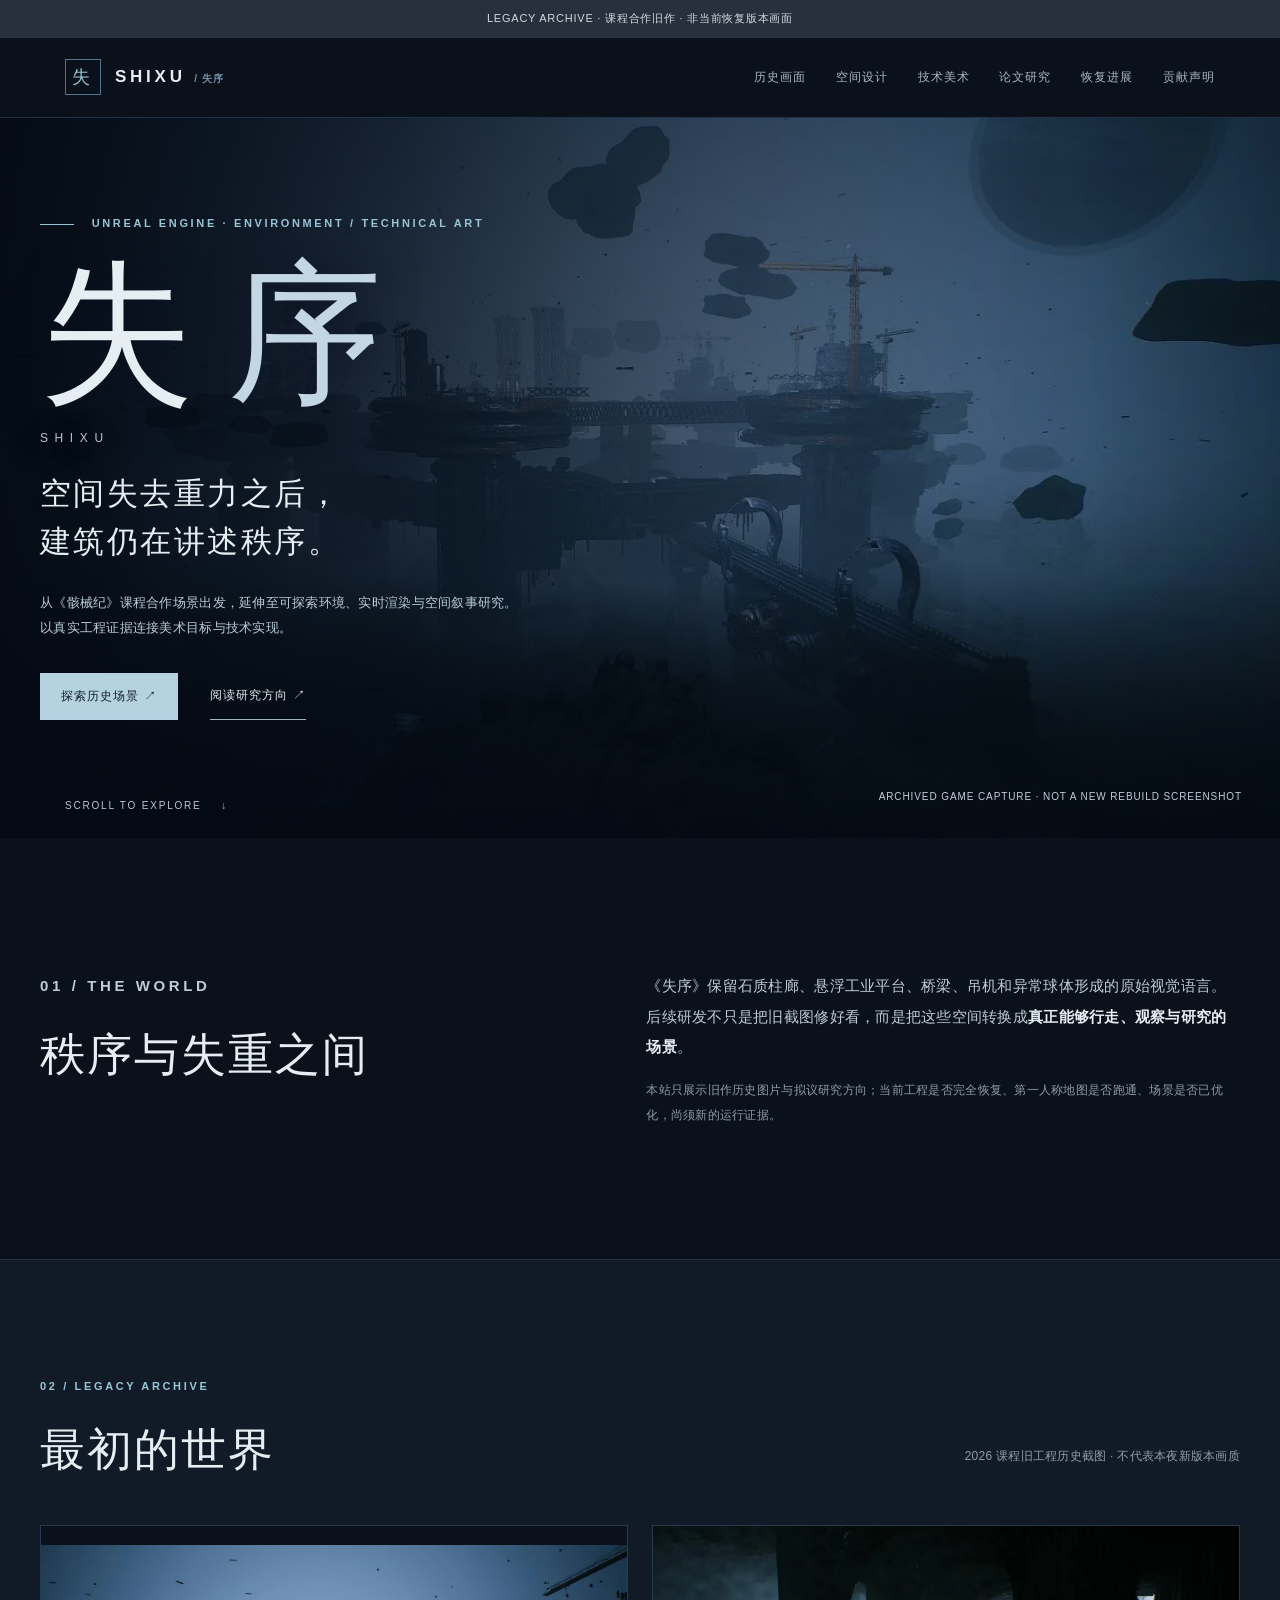
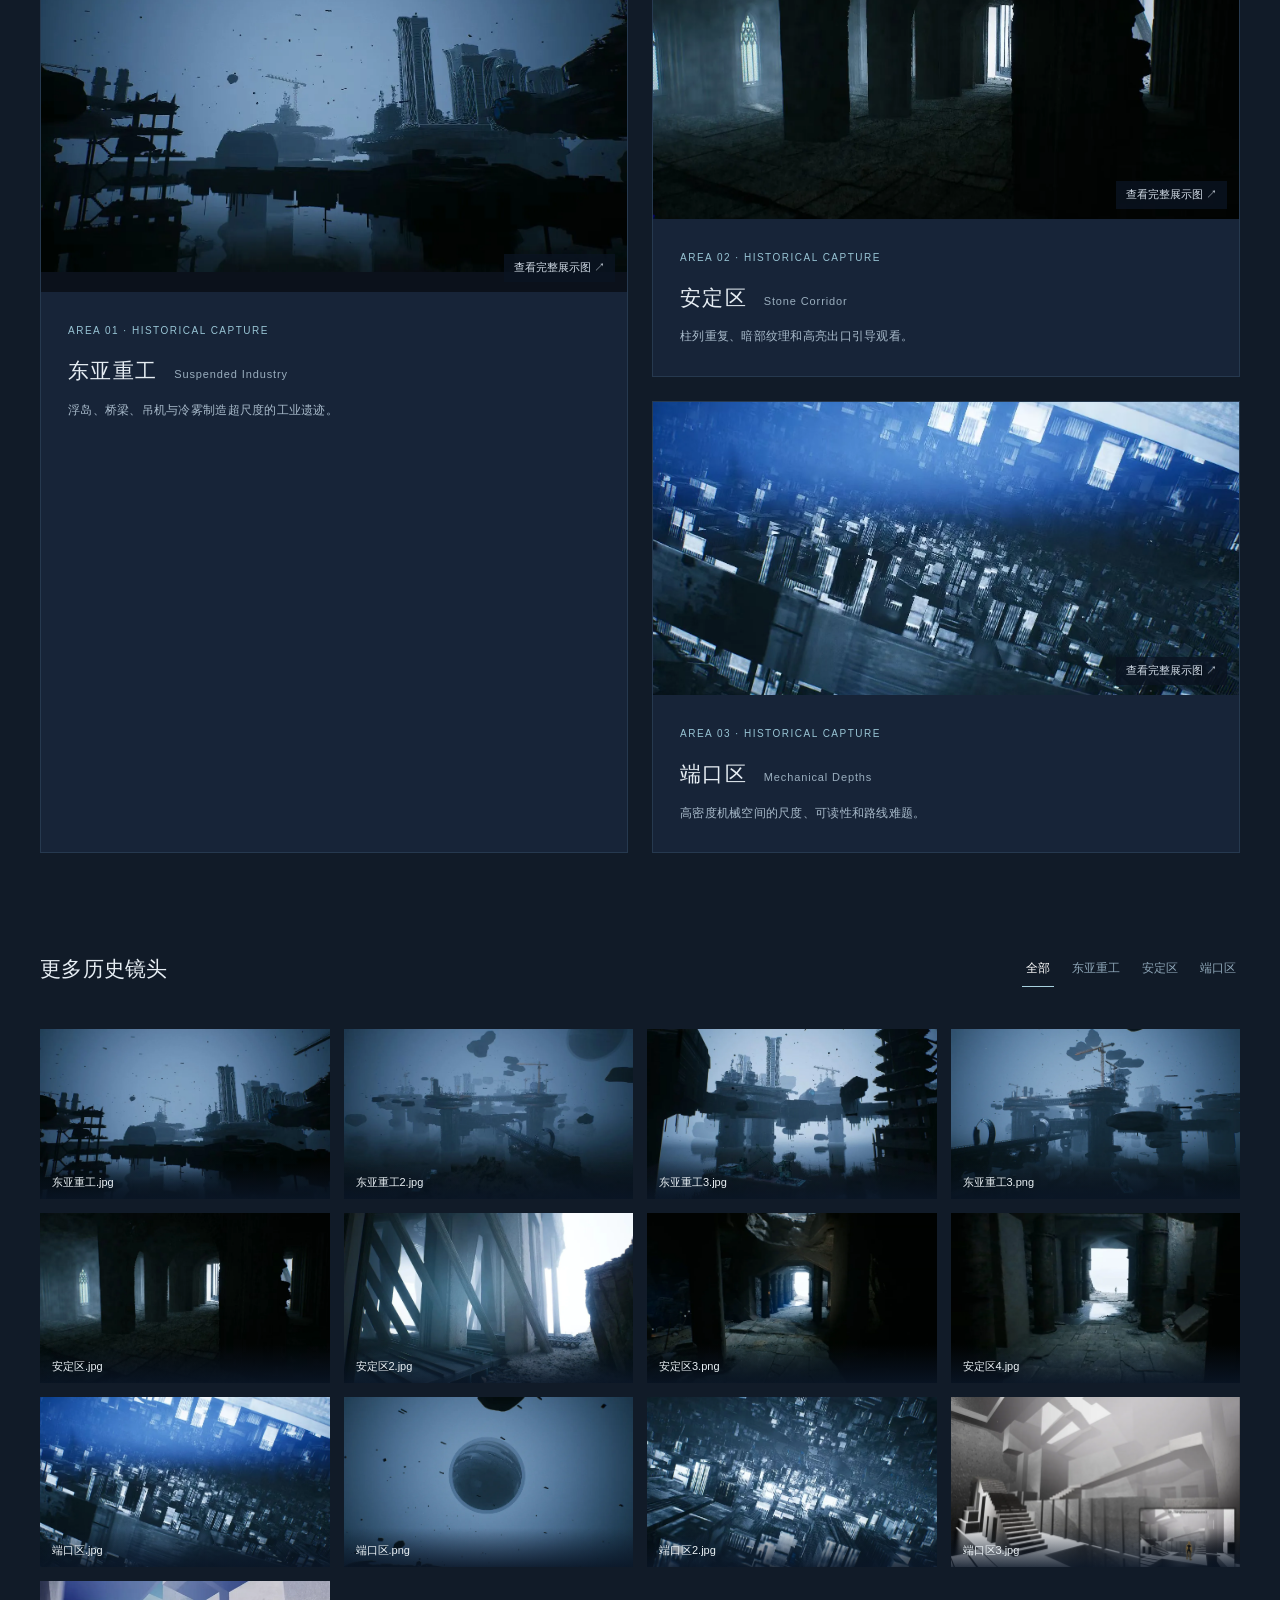
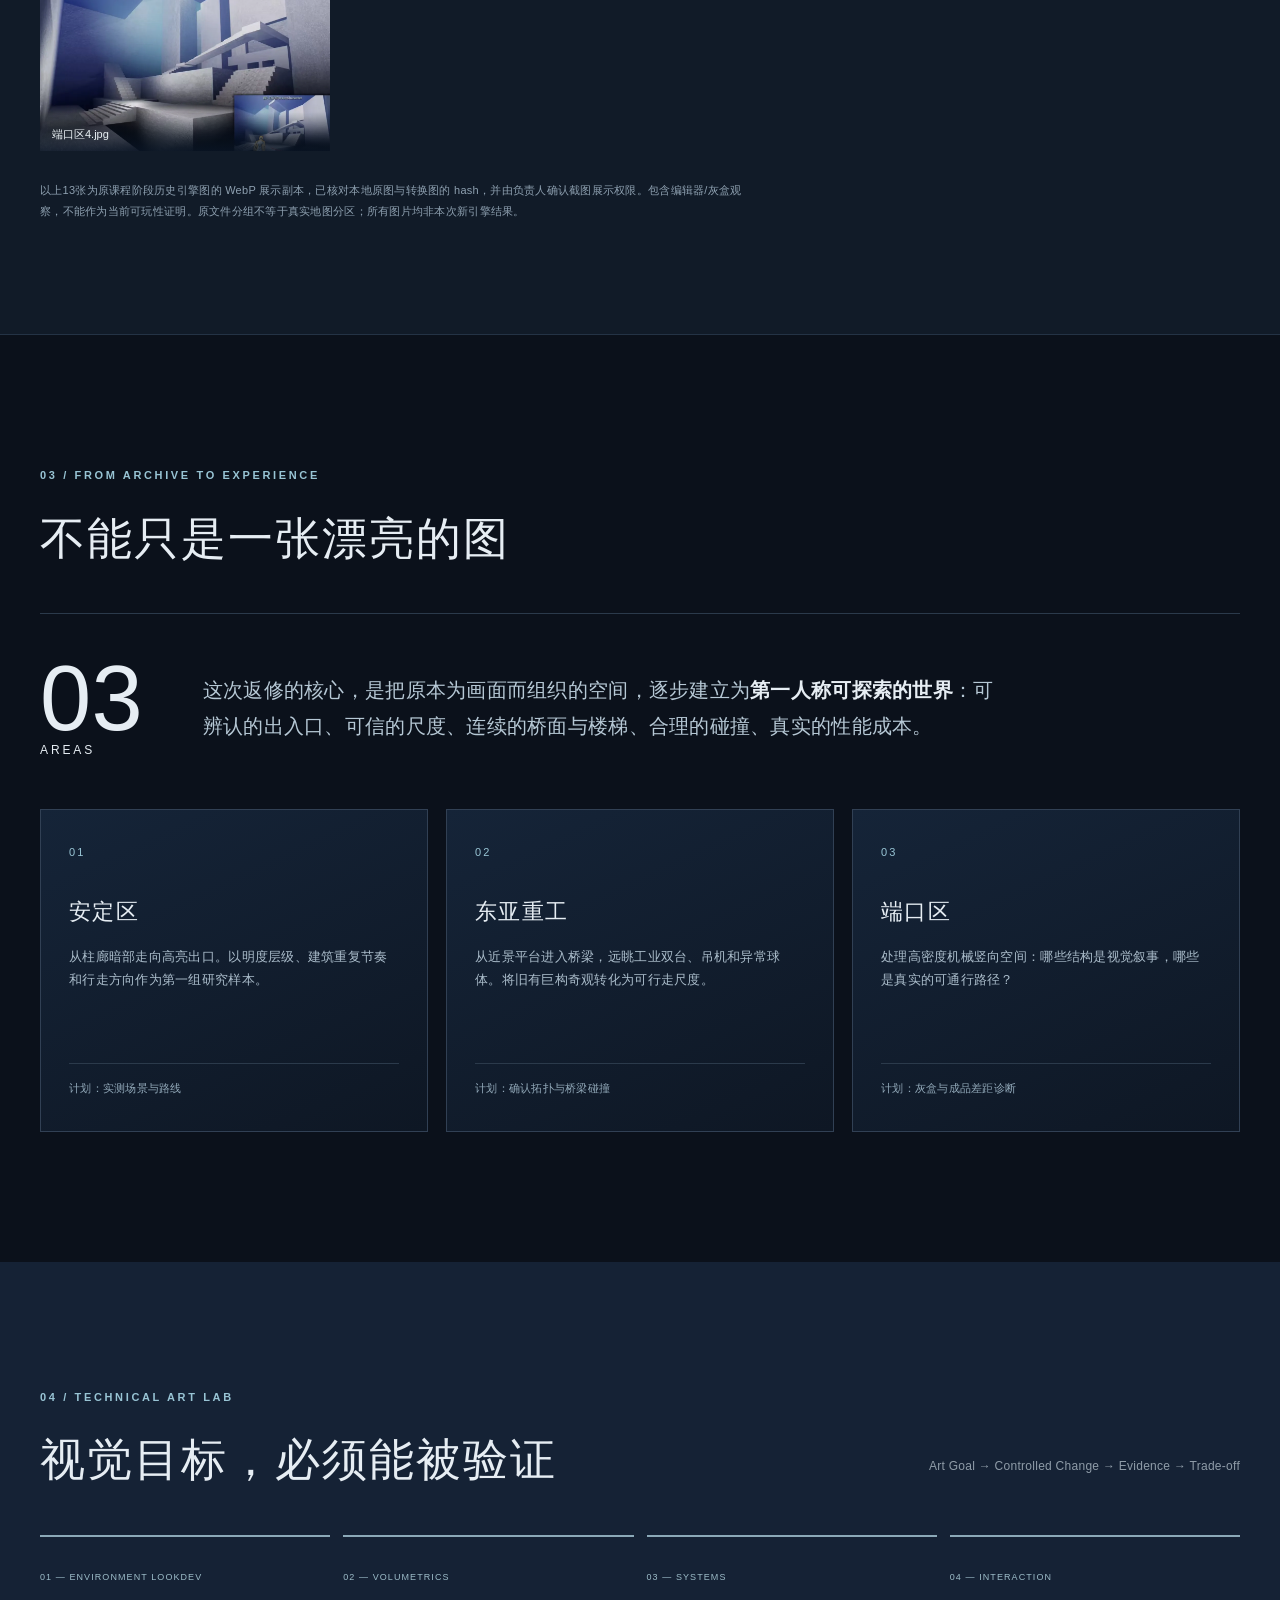
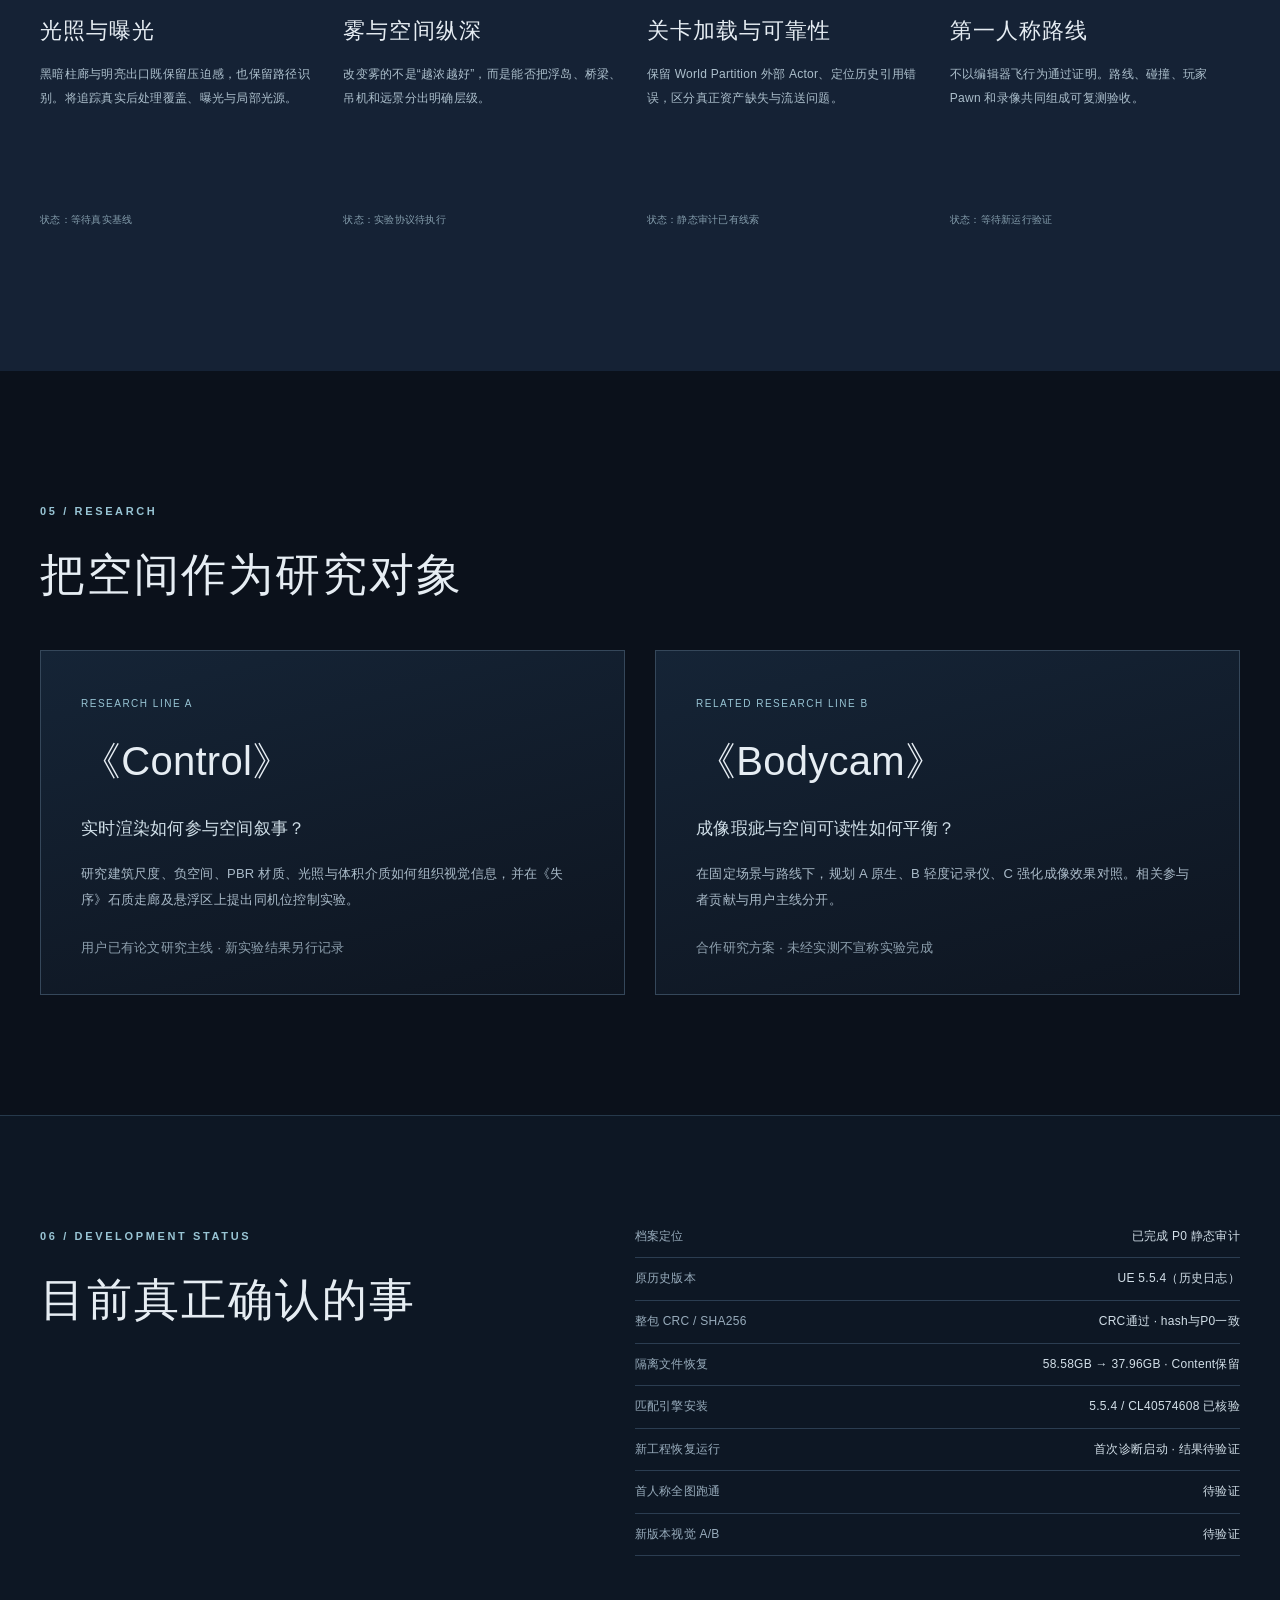
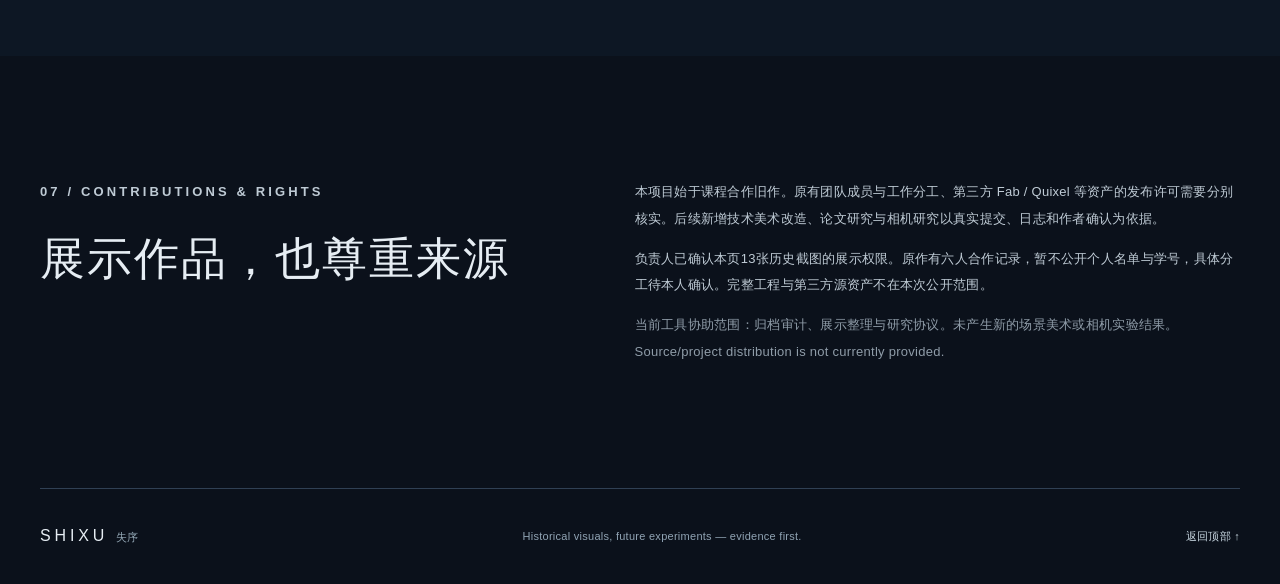
==== site/index.html @ 4ea04155 "docs: publish SHIXU historical environment showcase" ====
<!doctype html>
<html lang="zh-CN">
<head>
  <meta charset="utf-8">
  <meta name="viewport" content="width=device-width,initial-scale=1">
  <meta name="theme-color" content="#0b111b">
  <meta name="description" content="《失序》原《骸械纪》UE5场景历史档案与技术美术研究：石质柱廊、悬浮工业巨构、第一人称探索、实时渲染。">
  <title>失序 SHIXU · Environment & Technical Art</title>
  <link rel="icon" href="data:,">
  <link rel="stylesheet" href="styles.css">
</head>
<body>
  <a href="#main" class="skip">跳转正文</a>
  <div class="previewbar">LEGACY ARCHIVE · 课程合作旧作 · 非当前恢复版本画面</div>
  <header class="site-head">
    <a class="wordmark" href="#top" aria-label="返回失序首页"><span class="sigil">失</span><span>SHIXU <small> / 失序</small></span></a>
    <nav aria-label="页面导航"><a href="#archive">历史画面</a><a href="#world">空间设计</a><a href="#technical">技术美术</a><a href="#research">论文研究</a><a href="#process">恢复进展</a><a href="#credits">贡献声明</a></nav>
  </header>
  <main id="main">
    <section id="top" class="hero">
      <div class="hero-picture" role="img" aria-label="《骸械纪》旧版东亚重工场景截图：蓝灰色浓雾中的悬浮工业设施和吊机"></div>
      <div class="hero-shade"></div>
      <div class="hero-inner container">
        <p class="eyebrow"><span class="hair"></span> UNREAL ENGINE · ENVIRONMENT / TECHNICAL ART</p>
        <h1>失<span>序</span><small>SHIXU</small></h1>
        <p class="lead">空间失去重力之后，<br>建筑仍在讲述秩序。</p>
        <p class="desc">从《骸械纪》课程合作场景出发，延伸至可探索环境、实时渲染与空间叙事研究。以真实工程证据连接美术目标与技术实现。</p>
        <div class="hero-actions"><a class="primary-link" href="#archive">探索历史场景 <span aria-hidden="true">↗</span></a><a class="secondary-link" href="#research">阅读研究方向 <span aria-hidden="true">↗</span></a></div>
      </div>
      <p class="hero-notice">ARCHIVED GAME CAPTURE · NOT A NEW REBUILD SCREENSHOT</p>
      <div class="scroll-indicator">SCROLL TO EXPLORE <span aria-hidden="true">↓</span></div>
    </section>
    <section class="intro container" aria-labelledby="intro-title">
      <div><p class="eyebrow">01 / THE WORLD</p><h2 id="intro-title">秩序与失重之间</h2></div>
      <div><p>《失序》保留石质柱廊、悬浮工业平台、桥梁、吊机和异常球体形成的原始视觉语言。后续研发不只是把旧截图修好看，而是把这些空间转换成<strong>真正能够行走、观察与研究的场景</strong>。</p><p class="muted">本站只展示旧作历史图片与拟议研究方向；当前工程是否完全恢复、第一人称地图是否跑通、场景是否已优化，尚须新的运行证据。</p></div>
    </section>
    <section id="archive" class="archive-section">
      <div class="container"><div class="section-head"><div><p class="eyebrow">02 / LEGACY ARCHIVE</p><h2>最初的世界</h2></div><p class="muted section-note">2026 课程旧工程历史截图 · 不代表本夜新版本画质</p></div>
        <div class="feature-grid">
          <article class="feature-card feature-large"><button type="button" class="image-trigger" data-image="assets/legacy/dongya-hero.webp" data-caption="东亚重工 / 原《骸械纪》旧工程场景截图"><img src="assets/legacy/dongya-hero.webp" alt="蓝灰雾中的悬浮工业平台与远景吊机" loading="lazy"><span class="image-zoom">查看完整展示图 ↗</span></button><div class="feature-meta"><div><span class="micro">AREA 01 · HISTORICAL CAPTURE</span><h3>东亚重工 <span>Suspended Industry</span></h3></div><p>浮岛、桥梁、吊机与冷雾制造超尺度的工业遗迹。</p></div></article>
          <article class="feature-card"><button type="button" class="image-trigger" data-image="assets/legacy/anding-hero.webp" data-caption="安定区 / 原《骸械纪》旧工程场景截图"><img src="assets/legacy/anding-hero.webp" alt="旧版石质柱廊和背光出口" loading="lazy"><span class="image-zoom">查看完整展示图 ↗</span></button><div class="feature-meta"><span class="micro">AREA 02 · HISTORICAL CAPTURE</span><h3>安定区 <span>Stone Corridor</span></h3><p>柱列重复、暗部纹理和高亮出口引导观看。</p></div></article>
          <article class="feature-card"><button type="button" class="image-trigger" data-image="assets/legacy/duankou-hero.webp" data-caption="端口区 / 原《骸械纪》旧工程场景截图"><img src="assets/legacy/duankou-hero.webp" alt="冷蓝反光与高密度机械体块的旧版画面" loading="lazy"><span class="image-zoom">查看完整展示图 ↗</span></button><div class="feature-meta"><span class="micro">AREA 03 · HISTORICAL CAPTURE</span><h3>端口区 <span>Mechanical Depths</span></h3><p>高密度机械空间的尺度、可读性和路线难题。</p></div></article>
        </div>
        <div class="gallery-top"><h3>更多历史镜头</h3><div class="filters" aria-label="筛选历史截图"><button type="button" class="active" data-filter="all" aria-pressed="true">全部</button><button type="button" data-filter="东亚重工" aria-pressed="false">东亚重工</button><button type="button" data-filter="安定区" aria-pressed="false">安定区</button><button type="button" data-filter="端口区" aria-pressed="false">端口区</button></div></div>
        <div id="gallery" class="gallery" aria-live="polite"></div>
        <p class="source-disclaimer">以上13张为原课程阶段历史引擎图的 WebP 展示副本，已核对本地原图与转换图的 hash，并由负责人确认截图展示权限。包含编辑器/灰盒观察，不能作为当前可玩性证明。原文件分组不等于真实地图分区；所有图片均非本次新引擎结果。</p>
      </div>
    </section>
    <section id="world" class="container world-section"><div class="section-head"><div><p class="eyebrow">03 / FROM ARCHIVE TO EXPERIENCE</p><h2>不能只是一张漂亮的图</h2></div></div><div class="statement"><span class="count">03 <small>AREAS</small></span><p>这次返修的核心，是把原本为画面而组织的空间，逐步建立为<strong>第一人称可探索的世界</strong>：可辨认的出入口、可信的尺度、连续的桥面与楼梯、合理的碰撞、真实的性能成本。</p></div>
    <div class="roadmap"><div><small>01</small><h3>安定区</h3><p>从柱廊暗部走向高亮出口。以明度层级、建筑重复节奏和行走方向作为第一组研究样本。</p><span>计划：实测场景与路线</span></div><div><small>02</small><h3>东亚重工</h3><p>从近景平台进入桥梁，远眺工业双台、吊机和异常球体。将旧有巨构奇观转化为可行走尺度。</p><span>计划：确认拓扑与桥梁碰撞</span></div><div><small>03</small><h3>端口区</h3><p>处理高密度机械竖向空间：哪些结构是视觉叙事，哪些是真实的可通行路径？</p><span>计划：灰盒与成品差距诊断</span></div></div>
    </section>
    <section id="technical" class="technical-section"><div class="container"><div class="section-head"><div><p class="eyebrow">04 / TECHNICAL ART LAB</p><h2>视觉目标，必须能被验证</h2></div><p class="muted section-note">Art Goal → Controlled Change → Evidence → Trade-off</p></div><div class="tech-grid"><article><small>01 — ENVIRONMENT LOOKDEV</small><h3>光照与曝光</h3><p>黑暗柱廊与明亮出口既保留压迫感，也保留路径识别。将追踪真实后处理覆盖、曝光与局部光源。</p><span>状态：等待真实基线</span></article><article><small>02 — VOLUMETRICS</small><h3>雾与空间纵深</h3><p>改变雾的不是“越浓越好”，而是能否把浮岛、桥梁、吊机和远景分出明确层级。</p><span>状态：实验协议待执行</span></article><article><small>03 — SYSTEMS</small><h3>关卡加载与可靠性</h3><p>保留 World Partition 外部 Actor、定位历史引用错误，区分真正资产缺失与流送问题。</p><span>状态：静态审计已有线索</span></article><article><small>04 — INTERACTION</small><h3>第一人称路线</h3><p>不以编辑器飞行为通过证明。路线、碰撞、玩家 Pawn 和录像共同组成可复测验收。</p><span>状态：等待新运行验证</span></article></div></div></section>
    <section id="research" class="research-section container"><div class="section-head"><div><p class="eyebrow">05 / RESEARCH</p><h2>把空间作为研究对象</h2></div></div><div class="research-grid"><article><span class="micro">RESEARCH LINE A</span><h3>《Control》</h3><p class="research-sub">实时渲染如何参与空间叙事？</p><p>研究建筑尺度、负空间、PBR 材质、光照与体积介质如何组织视觉信息，并在《失序》石质走廊及悬浮区上提出同机位控制实验。</p><small>用户已有论文研究主线 · 新实验结果另行记录</small></article><article><span class="micro">RELATED RESEARCH LINE B</span><h3>《Bodycam》</h3><p class="research-sub">成像瑕疵与空间可读性如何平衡？</p><p>在固定场景与路线下，规划 A 原生、B 轻度记录仪、C 强化成像效果对照。相关参与者贡献与用户主线分开。</p><small>合作研究方案 · 未经实测不宣称实验完成</small></article></div></section>
    <section id="process" class="status-section"><div class="container"><div><p class="eyebrow">06 / DEVELOPMENT STATUS</p><h2>目前真正确认的事</h2></div><div class="status-table"><div><span>档案定位</span><strong>已完成 P0 静态审计</strong></div><div><span>原历史版本</span><strong>UE 5.5.4（历史日志）</strong></div><div><span>整包 CRC / SHA256</span><strong>CRC通过 · hash与P0一致</strong></div><div><span>隔离文件恢复</span><strong>58.58GB → 37.96GB · Content保留</strong></div><div><span>匹配引擎安装</span><strong>5.5.4 / CL40574608 已核验</strong></div><div><span>新工程恢复运行</span><strong>首次诊断启动 · 结果待验证</strong></div><div><span>首人称全图跑通</span><strong>待验证</strong></div><div><span>新版本视觉 A/B</span><strong>待验证</strong></div></div></div></section>
    <section id="credits" class="container credits-section"><div><p class="eyebrow">07 / CONTRIBUTIONS & RIGHTS</p><h2>展示作品，也尊重来源</h2></div><div><p>本项目始于课程合作旧作。原有团队成员与工作分工、第三方 Fab / Quixel 等资产的发布许可需要分别核实。后续新增技术美术改造、论文研究与相机研究以真实提交、日志和作者确认为依据。</p><p>负责人已确认本页13张历史截图的展示权限。原作有六人合作记录，暂不公开个人名单与学号，具体分工待本人确认。完整工程与第三方源资产不在本次公开范围。</p><p class="muted">当前工具协助范围：归档审计、展示整理与研究协议。未产生新的场景美术或相机实验结果。Source/project distribution is not currently provided.</p></div></section>
  </main>
  <footer><div class="container footer-inner"><span class="footer-mark">SHIXU <em>失序</em></span><span>Historical visuals, future experiments — evidence first.</span><a href="#top">返回顶部 ↑</a></div></footer>
  <dialog id="viewer" aria-label="查看历史图片"><div class="viewer-controls"><button type="button" id="prev-image" aria-label="上一张">← 上一张</button><span id="viewer-position" aria-live="polite"></span><button type="button" id="next-image" aria-label="下一张">下一张 →</button></div><button type="button" id="close-viewer" class="close-viewer" aria-label="关闭图片">×</button><figure><img id="viewer-image" alt="旧工程历史截图"><figcaption id="viewer-caption"></figcaption></figure></dialog>
  <script src="gallery-data.js" defer></script>
  <script src="app.js" defer></script>
</body></html>
---- site/styles.css ----
:root{--ink:#0b111b;--dark:#111b28;--steel:#16263a;--fog:#7491a9;--light:#e6edf3;--accent:#98c4d4;--muted:#8f9ca8;--line:#2b3a4b}*{box-sizing:border-box}html{scroll-behavior:smooth}body{margin:0;background:var(--ink);color:var(--light);font:15px/1.8 -apple-system,BlinkMacSystemFont,"PingFang SC","Microsoft YaHei",sans-serif;letter-spacing:.018em}img{max-width:100%;display:block}button,a{font:inherit}a{color:inherit}a:focus-visible,button:focus-visible{outline:2px solid var(--accent);outline-offset:3px}.container{max-width:1230px;width:calc(100% - 80px);margin:auto}.previewbar{padding:9px 18px;text-align:center;font-size:11px;letter-spacing:.07em;color:#d2d7df;background:#27303c}.skip{position:absolute;left:-999px;top:2px;z-index:30}.skip:focus{left:10px;background:#fff;color:#111;padding:8px}.site-head{height:80px;display:flex;align-items:center;justify-content:space-between;padding:0 max(40px,calc((100vw - 1150px)/2));position:relative;z-index:2;background:#0b111bf2;border-bottom:1px solid #203247}.wordmark{text-decoration:none;display:flex;align-items:center;gap:14px;font-size:17px;letter-spacing:.22em;font-weight:700}.wordmark small{font-size:10px;color:var(--fog);letter-spacing:.1em}.sigil{width:36px;height:36px;display:grid;place-items:center;border:1px solid #53748a;color:var(--accent);font-weight:400;font-size:18px}.site-head nav{display:flex;gap:30px}.site-head nav a{color:#a8b7c2;text-decoration:none;font-size:12px;letter-spacing:.08em;white-space:nowrap}.site-head nav a:hover{color:#fff}.eyebrow{font-size:11px;text-transform:uppercase;letter-spacing:.24em;color:var(--accent);font-weight:650}.hair{display:inline-block;width:34px;height:1px;background:var(--accent);vertical-align:middle;margin-right:12px}.hero{height:min(720px,82vh);min-height:610px;position:relative;display:flex;align-items:center;overflow:hidden}.hero-picture{position:absolute;inset:0;background:url('assets/legacy/dongya-hero.webp') center 42%/cover no-repeat;filter:saturate(.67) brightness(.87)}.hero-shade{position:absolute;inset:0;background:linear-gradient(90deg,rgba(4,10,19,.95),rgba(4,10,19,.71) 32%,rgba(4,10,19,.1) 85%),linear-gradient(0deg,rgba(4,10,19,.87),transparent 36%,rgba(6,15,23,.15))}.hero-inner{position:relative;z-index:1;margin:0 auto}.hero h1{margin:22px 0 4px;font-size:clamp(76px,12vw,172px);letter-spacing:.22em;font-weight:350;line-height:1.02;text-shadow:0 6px 45px #090f1e}.hero h1>span{color:#c4d6e3}.hero h1 small{display:block;margin:19px 0 0;font-size:12px;letter-spacing:.55em;font-weight:500;color:#b7c4ce}.lead{font-size:clamp(23px,2.4vw,35px);line-height:1.55;letter-spacing:.08em;font-weight:330;margin:26px 0}.desc{max-width:480px;color:#bacbd7;line-height:1.9;font-size:13px}.hero-actions{display:flex;gap:32px;margin:32px 0}.hero-actions a{text-decoration:none;font-size:12px;letter-spacing:.09em}.primary-link{padding:12px 20px;border:1px solid #afd3e3;background:#b4d2df;color:#16202b}.secondary-link{padding:12px 0;border-bottom:1px solid #a0b4c3}.hero-notice{position:absolute;bottom:22px;right:38px;font-size:10px;letter-spacing:.09em;color:#c1ced7}.scroll-indicator{position:absolute;bottom:23px;left:max(40px,calc((100vw - 1150px)/2));font-size:10px;letter-spacing:.18em;color:#bac7d4}.scroll-indicator span{margin-left:15px}.intro{padding:118px 0 120px;display:grid;grid-template-columns:1fr 1.15fr;gap:90px}.intro h2,.section-head h2,.credits-section h2,.status-section h2{font-size:clamp(30px,3.5vw,47px);line-height:1.35;letter-spacing:.045em;font-weight:350;margin:22px 0 0}.intro p,.credits-section p{font-size:15px;line-height:2.05;color:#bfcbd5}.intro strong,.statement strong{color:var(--light);font-weight:600}.muted{color:var(--muted)!important}.intro .muted{font-size:12px}.archive-section{padding:106px 0 112px;background:#111b28;border-top:1px solid #243345;border-bottom:1px solid #243345}.section-head{display:flex;justify-content:space-between;align-items:end;gap:22px;margin-bottom:45px}.section-head h2{margin-bottom:0}.section-note{max-width:350px;font-size:12px;text-align:right}.feature-grid{display:grid;grid-template-columns:1fr 1fr;grid-template-rows:auto auto;gap:24px}.feature-card{background:#172438;border:1px solid #26394f;min-width:0}.feature-large{grid-row:span 2}.image-trigger{display:block;padding:0;position:relative;width:100%;border:0;background:none;overflow:hidden;cursor:zoom-in}.image-trigger img{width:100%;aspect-ratio:16/8;object-fit:cover;filter:saturate(.68);transition:transform .5s,filter .3s}.feature-large .image-trigger img{aspect-ratio:5/4}.image-trigger:hover img{transform:scale(1.025);filter:saturate(.9)}.image-zoom{position:absolute;bottom:10px;right:12px;background:#0b1422c9;padding:4px 10px;color:#d2dce7;font-size:11px}.feature-meta{padding:23px 27px 28px}.feature-meta h3{font-size:21px;font-weight:450;margin:10px 0 3px;letter-spacing:.07em}.feature-meta h3 span{font-size:11px;margin-left:9px;color:#9aaebe;letter-spacing:.08em}.feature-meta p{font-size:12px;color:#a9bbcb;margin:10px 0 0}.micro{font-size:10px;color:var(--accent);letter-spacing:.15em}.gallery-top{display:flex;align-items:center;justify-content:space-between;margin:76px 0 20px;gap:20px}.gallery-top h3{font-weight:450;font-size:21px}.filters{display:flex;flex-wrap:wrap;gap:14px}.filters button{border:0;border-bottom:1px solid transparent;background:transparent;color:#8da5b6;padding:7px 4px;font-size:12px;cursor:pointer}.filters button.active,.filters button:hover{color:#fff;border-color:#a8d1df}.gallery{display:grid;grid-template-columns:repeat(4,minmax(0,1fr));gap:14px}.gallery button{display:block;border:0;padding:0;background:#23344a;cursor:zoom-in;position:relative;overflow:hidden}.gallery img{width:100%;height:170px;object-fit:cover;transition:transform .35s;filter:saturate(.72)}.gallery button:hover img{transform:scale(1.04)}.gallery figcaption{position:absolute;bottom:0;left:0;right:0;padding:13px 12px 6px;color:#eaf1f5;font-size:11px;background:linear-gradient(transparent,#0a1627db);text-align:left}.gallery figure{margin:0}.source-disclaimer{color:#8ea0b0;font-size:11px;max-width:720px;line-height:1.9;margin:29px 0 0}.world-section{padding:120px 0 130px}.statement{border-top:1px solid var(--line);display:flex;align-items:start;gap:60px;padding:38px 0 45px}.count{font-size:92px;font-weight:250;line-height:1}.count small{display:block;font-size:12px;letter-spacing:.24em}.statement p{max-width:800px;color:#b6c8d5;font-size:20px;font-weight:300;line-height:1.8}.roadmap{display:grid;grid-template-columns:repeat(3,1fr);gap:18px}.roadmap>div{border:1px solid #314054;padding:27px 28px 32px;background:linear-gradient(155deg,#152438,#0e1724)}.roadmap small{font-size:11px;color:var(--accent);letter-spacing:.2em}.roadmap h3{font-weight:400;font-size:22px;letter-spacing:.06em;margin:28px 0 10px}.roadmap p{min-height:96px;color:#abbdcb;font-size:13px}.roadmap span{display:block;margin-top:22px;padding-top:15px;border-top:1px solid var(--line);font-size:11px;color:#92a9b9}.technical-section{padding:115px 0;background:#152235}.tech-grid{display:grid;grid-template-columns:repeat(4,1fr);gap:13px}.tech-grid article{border-top:2px solid #8ba9b8;padding:24px 10px 25px 0}.tech-grid small{font-size:9px;letter-spacing:.12em;color:#9dbdc9}.tech-grid h3{font-size:22px;font-weight:450;letter-spacing:.05em;margin:23px 0 10px}.tech-grid p{color:#acbfcc;font-size:12px;line-height:2;min-height:130px}.tech-grid span{font-size:10px;color:#849dac}.research-section{padding:120px 0}.research-grid{display:grid;grid-template-columns:repeat(2,1fr);gap:30px}.research-grid article{padding:37px 40px 34px;border:1px solid #35475a;background:linear-gradient(165deg,#152436,#0e1520)}.research-grid h3{font-size:40px;font-weight:350;margin:10px 0 0}.research-sub{font-size:17px;color:#d1e0e9}.research-grid article>p:not(.research-sub){font-size:13px;line-height:2;color:#a9bac8}.research-grid article small{display:block;margin-top:24px;color:#8d9fad}.status-section{padding:100px 0;background:#0d1724;border-top:1px solid #26394b}.status-section>.container{display:grid;grid-template-columns:1fr 1.2fr;gap:90px}.status-table>div{display:flex;justify-content:space-between;align-items:center;gap:20px;border-bottom:1px solid #2b3d51;padding:10px 0;color:#98acbc;font-size:12px}.status-table strong{font-weight:450;color:#d2dfe8;text-align:right}.credits-section{display:grid;grid-template-columns:1fr 1.2fr;gap:90px;padding:110px 0}.credits-section p{font-size:13px}.footer-inner{padding:33px 0;display:flex;align-items:center;justify-content:space-between;gap:24px;border-top:1px solid #304054}.footer-mark{font-size:16px;letter-spacing:.24em}.footer-mark em{font-style:normal;color:#94a8b6;font-size:11px;letter-spacing:0}.footer-inner>span:nth-child(2){font-size:11px;color:#91a4b4}.footer-inner a{font-size:11px;color:#c9d8e2;text-decoration:none}dialog{max-width:min(96vw,1300px);max-height:96vh;background:#0a121c;color:#e6edf3;border:1px solid #3b5263;padding:30px 10px 10px}dialog::backdrop{background:#02070bcf}dialog img{max-height:78vh;max-width:93vw;object-fit:contain}dialog figcaption{text-align:center;margin:13px;color:#9db2be;font-size:12px}dialog figure{margin:0}.close-viewer{position:absolute;top:0;right:0;border:0;background:#31475b;color:#fff;padding:0 12px;cursor:pointer;font-size:26px}
@media(max-width:1050px){.site-head{padding:0 30px}.site-head nav{gap:16px}.container{width:calc(100% - 60px)}.gallery{grid-template-columns:repeat(3,1fr)}.tech-grid{grid-template-columns:repeat(2,1fr)}.tech-grid p{min-height:0}.hero h1{font-size:105px}}
@media(max-width:680px){body{font-size:14px}.previewbar{font-size:10px;line-height:1.45}.container{width:calc(100% - 34px)}.site-head{height:auto;padding:16px 17px;align-items:flex-start;gap:16px;flex-direction:column}.site-head nav{width:100%;overflow:auto;gap:20px;padding-bottom:2px}.site-head nav a{font-size:11px}.hero{height:690px;min-height:0;align-items:flex-end;padding-bottom:87px}.hero-picture{background-position:60% center}.hero-shade{background:linear-gradient(0deg,#050a12 1%,#071320c7 57%,#10213144)}.hero h1{font-size:74px;letter-spacing:.12em;margin:18px 0}.hero h1 small{font-size:10px}.lead{font-size:24px;margin-top:23px}.hero-actions{flex-wrap:wrap;gap:24px}.hero-notice{left:17px;right:17px;bottom:45px;font-size:9px}.scroll-indicator{display:none}.intro,.status-section>.container,.credits-section{grid-template-columns:1fr;gap:24px;padding:74px 0}.section-head{align-items:start;flex-direction:column;gap:12px}.section-note{text-align:left}.archive-section,.technical-section,.research-section,.world-section{padding:75px 0}.feature-grid{grid-template-columns:1fr}.feature-large{grid-row:auto}.feature-large .image-trigger img,.image-trigger img{aspect-ratio:16/9}.feature-meta{padding:19px}.feature-meta h3 span{display:block;margin:4px 0}.gallery-top{align-items:flex-start;flex-direction:column;margin-top:50px}.gallery{grid-template-columns:repeat(2,1fr)}.gallery img{height:140px}.statement{gap:24px;flex-direction:column}.statement p{font-size:16px}.count{font-size:58px}.roadmap,.research-grid,.tech-grid{grid-template-columns:1fr}.roadmap p{min-height:0}.tech-grid article{padding:18px 0}.research-grid article{padding:29px 26px}.status-section>.container{gap:30px}.credits-section p{font-size:13px}.footer-inner{flex-direction:column;align-items:start;gap:8px}.section-head h2,.intro h2,.credits-section h2,.status-section h2{font-size:33px}}
@media(prefers-reduced-motion:reduce){html{scroll-behavior:auto}.image-trigger img,.gallery img{transition:none}}

/* Preserve historical image appearance; only hero gets a visible text scrim. */
.hero-picture{background-image:url('assets/legacy/dongya-2.webp')}
.hero-picture,.image-trigger img,.gallery img,.image-trigger:hover img{filter:none}
.feature-large .image-trigger img{aspect-ratio:16/10;object-fit:contain;background:#0b111b}
.viewer-controls{display:flex;gap:22px;align-items:center;padding:8px 48px 10px 10px;color:var(--accent);font-size:12px}
.viewer-controls button{background:transparent;color:inherit;border:1px solid var(--line);padding:8px 12px;cursor:pointer;min-height:44px}
dialog figcaption{max-width:900px;overflow-wrap:anywhere}dialog img{margin:auto}
body:has(dialog[open]){overflow:hidden}
.site-head nav{flex-wrap:wrap;row-gap:8px}
@media(max-width:680px){.viewer-controls{gap:10px;font-size:10px;padding-right:32px}.viewer-controls button{padding:8px}.site-head nav{overflow:visible;gap:10px 20px}.hero{height:auto;min-height:690px;padding-top:40px}.hero .eyebrow{font-size:9px;letter-spacing:.12em}.hero-notice{line-height:1.5}}
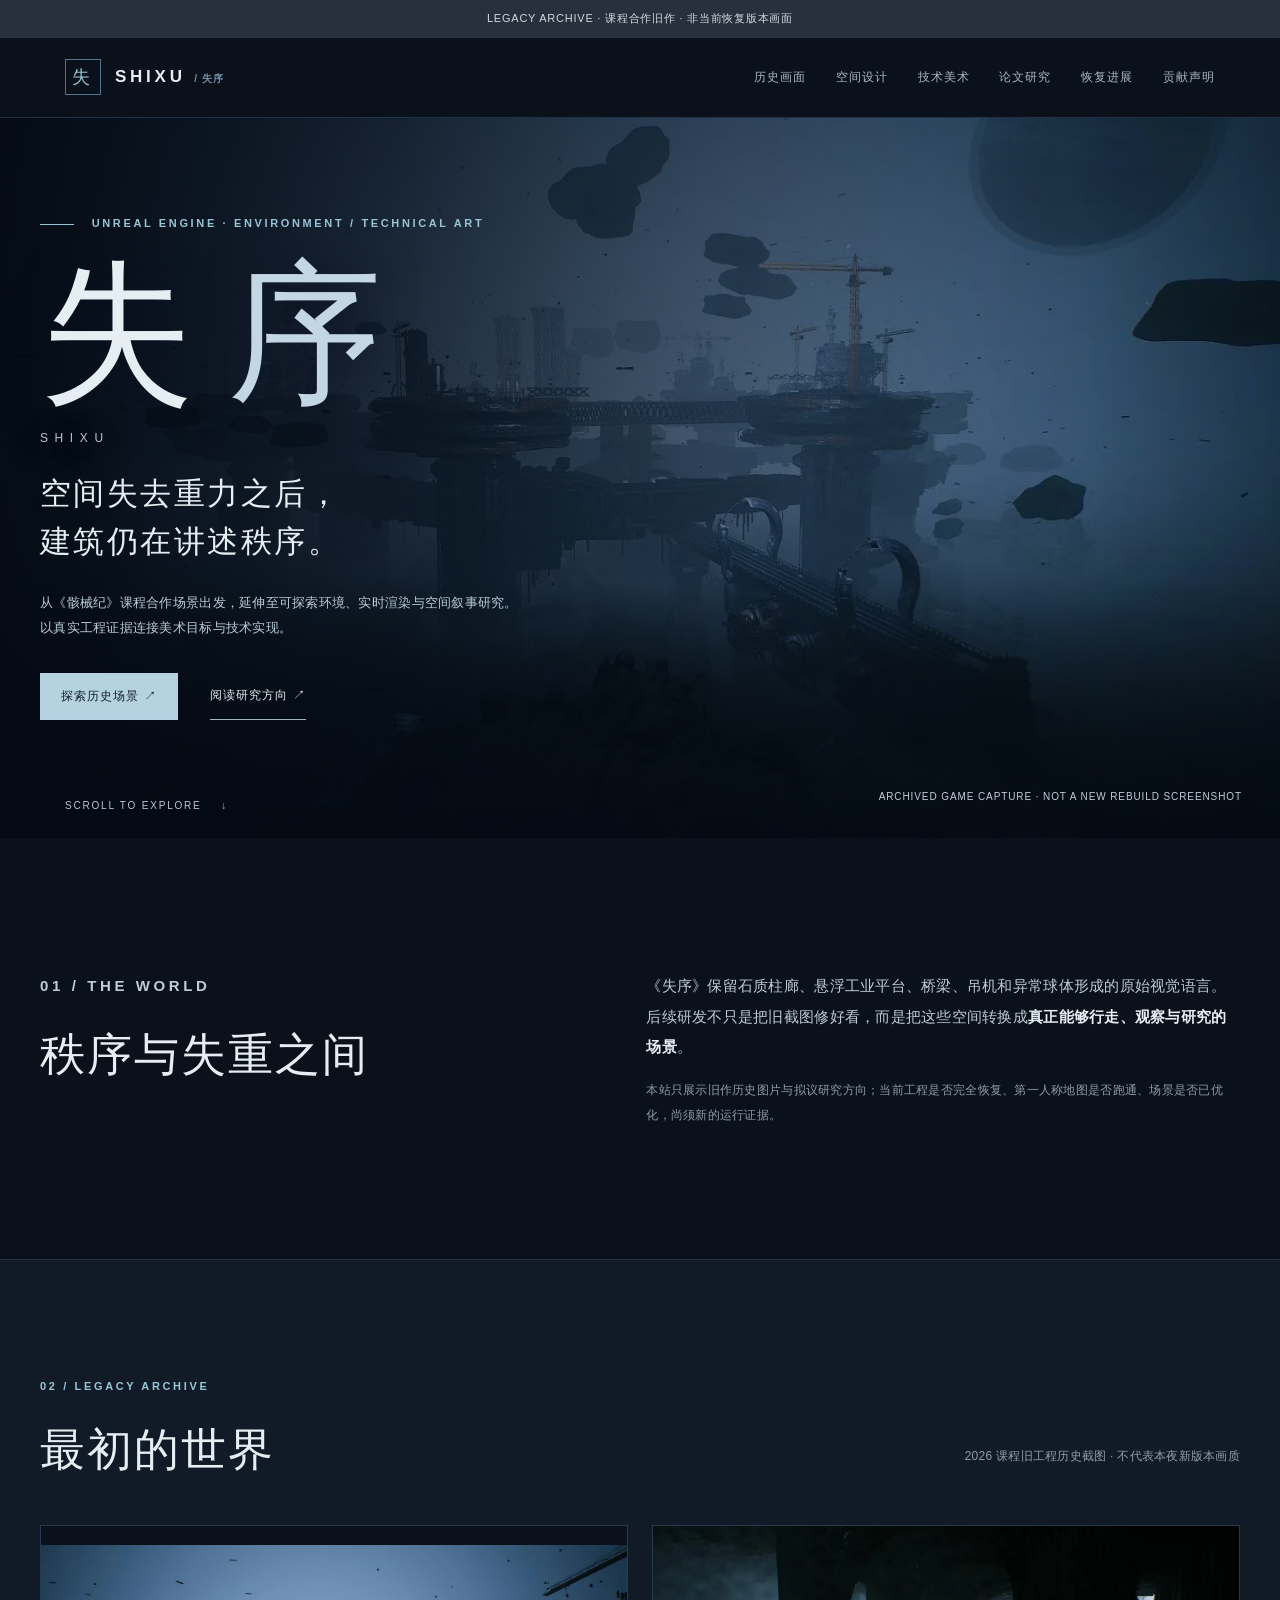
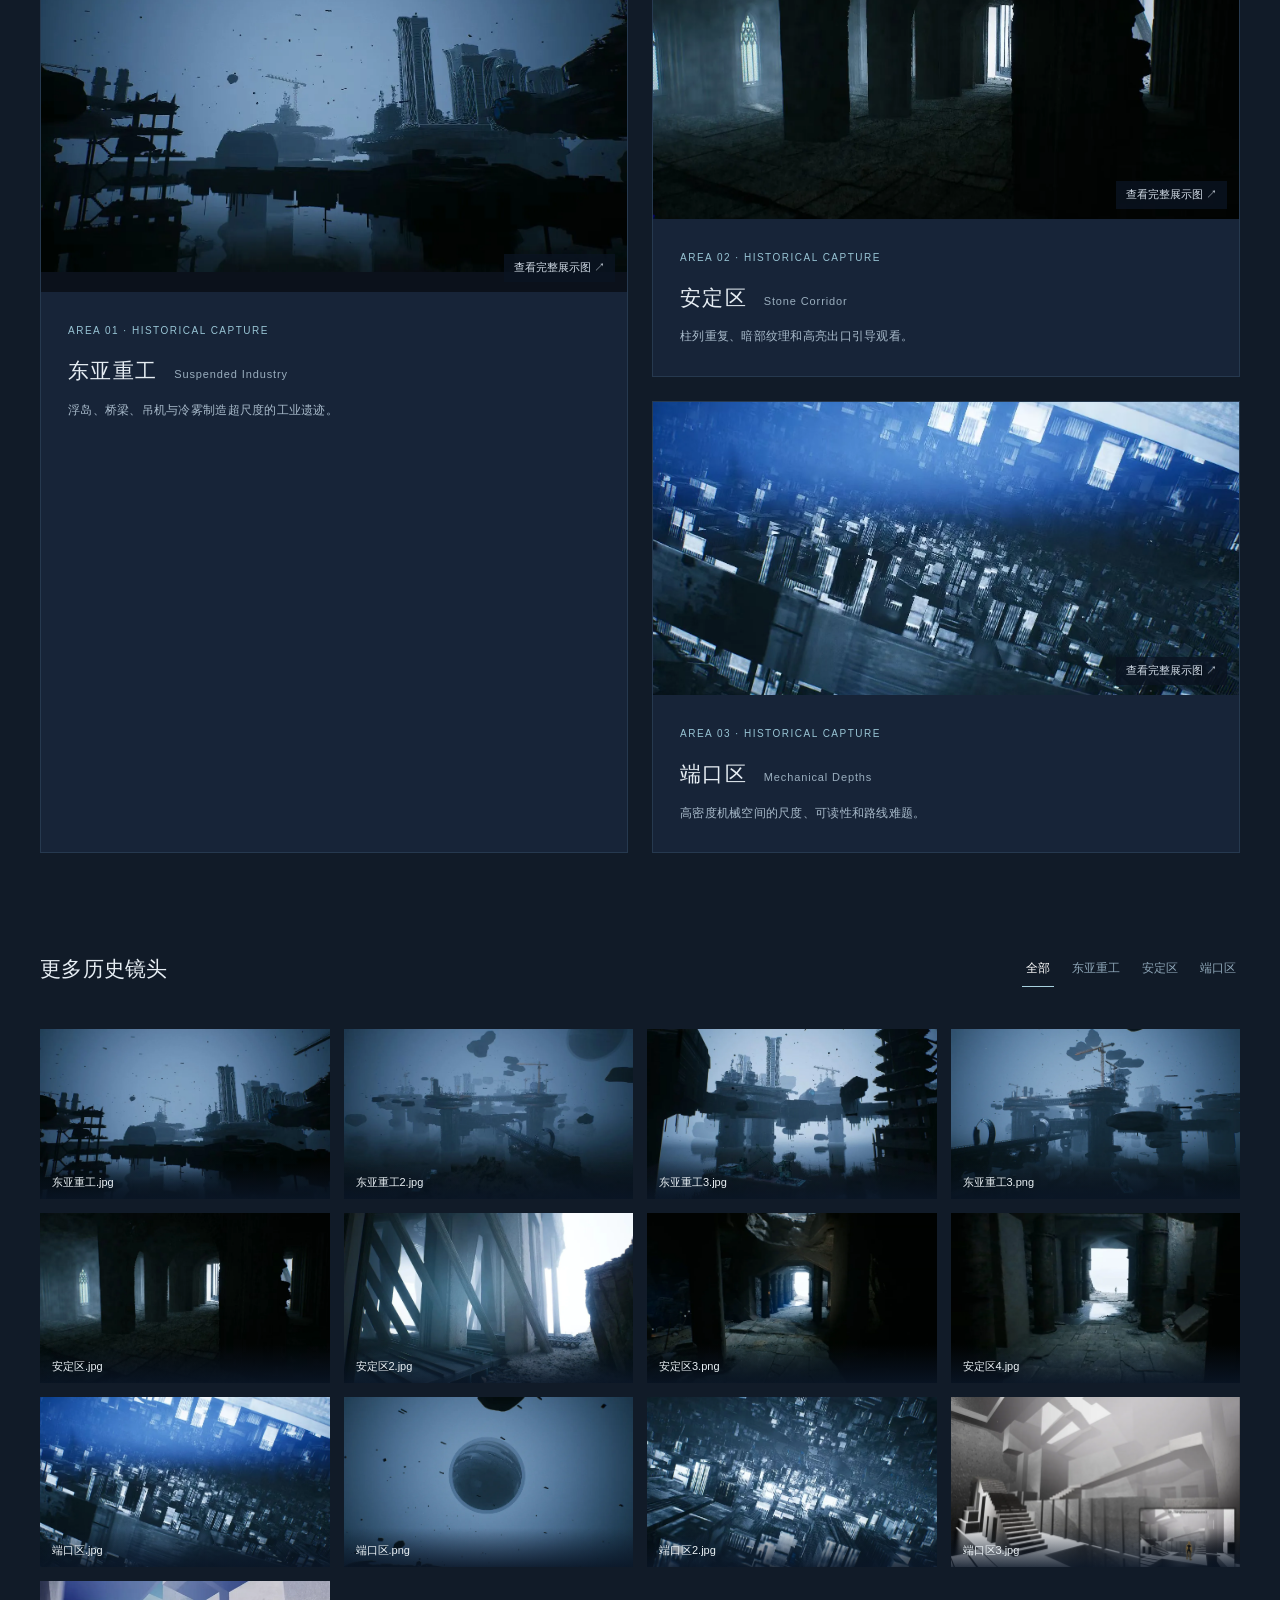
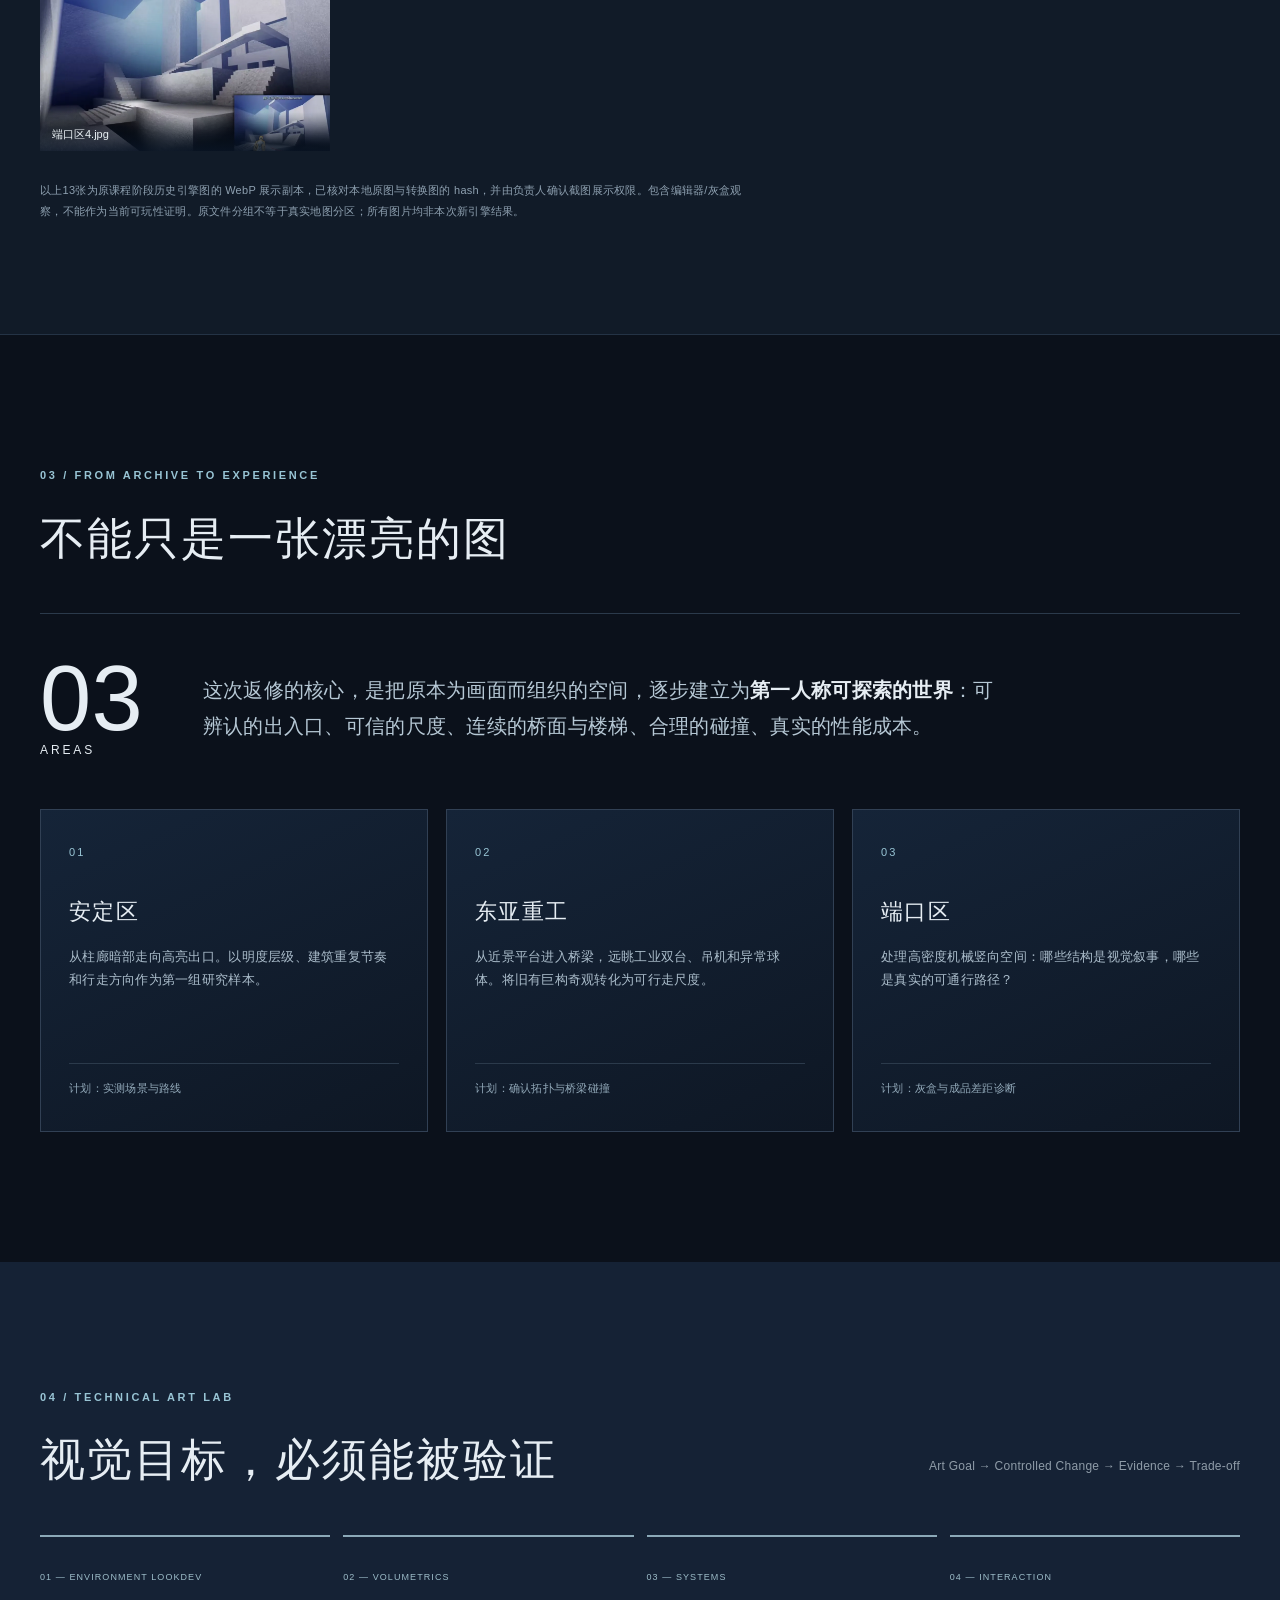
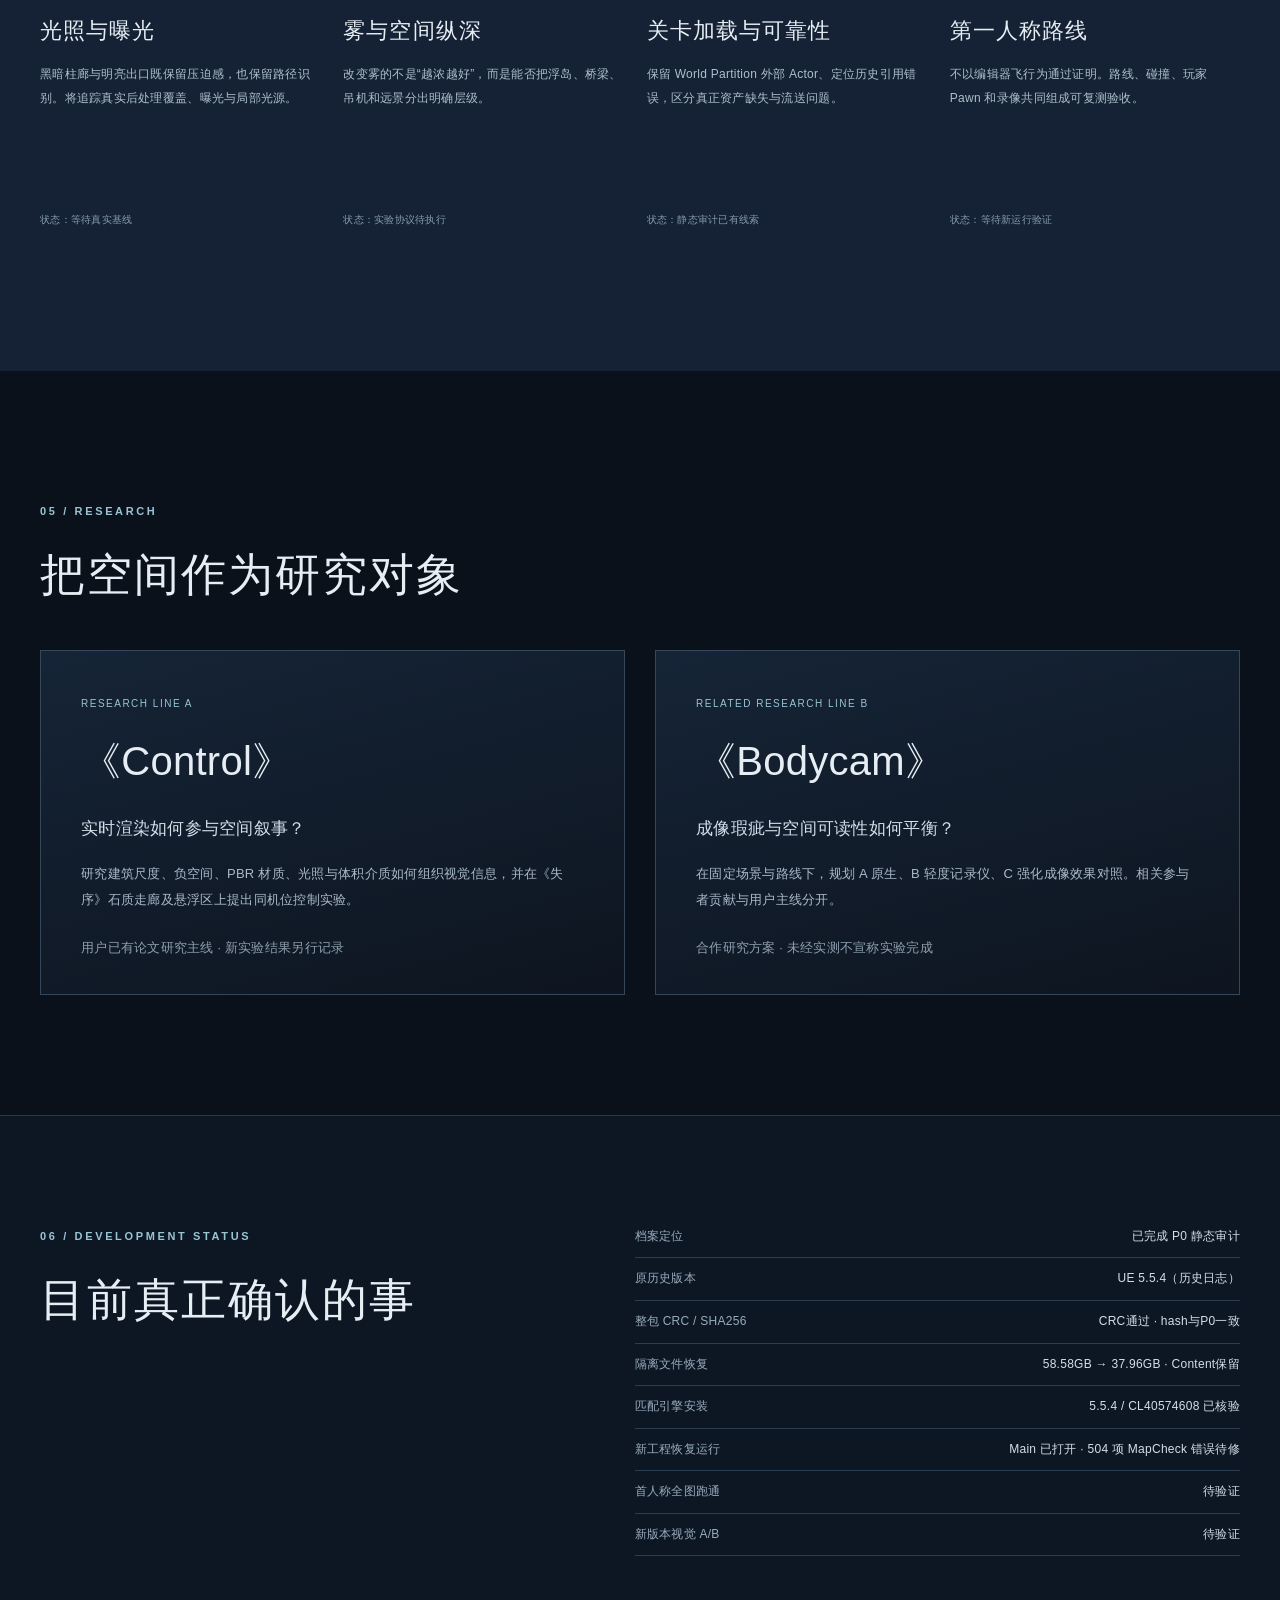
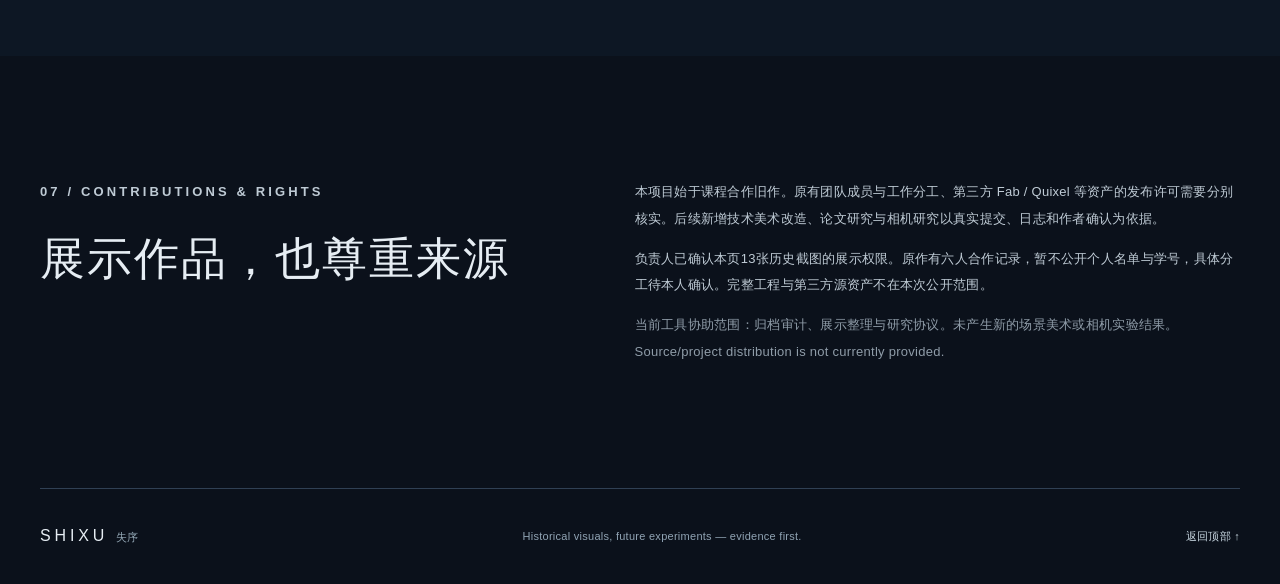
==== commit 56765704: "docs: record verified Main load and unresolved diagnostics" ====
--- a/site/index.html
+++ b/site/index.html
@@ -51,7 +51,7 @@
     </section>
     <section id="technical" class="technical-section"><div class="container"><div class="section-head"><div><p class="eyebrow">04 / TECHNICAL ART LAB</p><h2>视觉目标，必须能被验证</h2></div><p class="muted section-note">Art Goal → Controlled Change → Evidence → Trade-off</p></div><div class="tech-grid"><article><small>01 — ENVIRONMENT LOOKDEV</small><h3>光照与曝光</h3><p>黑暗柱廊与明亮出口既保留压迫感，也保留路径识别。将追踪真实后处理覆盖、曝光与局部光源。</p><span>状态：等待真实基线</span></article><article><small>02 — VOLUMETRICS</small><h3>雾与空间纵深</h3><p>改变雾的不是“越浓越好”，而是能否把浮岛、桥梁、吊机和远景分出明确层级。</p><span>状态：实验协议待执行</span></article><article><small>03 — SYSTEMS</small><h3>关卡加载与可靠性</h3><p>保留 World Partition 外部 Actor、定位历史引用错误，区分真正资产缺失与流送问题。</p><span>状态：静态审计已有线索</span></article><article><small>04 — INTERACTION</small><h3>第一人称路线</h3><p>不以编辑器飞行为通过证明。路线、碰撞、玩家 Pawn 和录像共同组成可复测验收。</p><span>状态：等待新运行验证</span></article></div></div></section>
     <section id="research" class="research-section container"><div class="section-head"><div><p class="eyebrow">05 / RESEARCH</p><h2>把空间作为研究对象</h2></div></div><div class="research-grid"><article><span class="micro">RESEARCH LINE A</span><h3>《Control》</h3><p class="research-sub">实时渲染如何参与空间叙事？</p><p>研究建筑尺度、负空间、PBR 材质、光照与体积介质如何组织视觉信息，并在《失序》石质走廊及悬浮区上提出同机位控制实验。</p><small>用户已有论文研究主线 · 新实验结果另行记录</small></article><article><span class="micro">RELATED RESEARCH LINE B</span><h3>《Bodycam》</h3><p class="research-sub">成像瑕疵与空间可读性如何平衡？</p><p>在固定场景与路线下，规划 A 原生、B 轻度记录仪、C 强化成像效果对照。相关参与者贡献与用户主线分开。</p><small>合作研究方案 · 未经实测不宣称实验完成</small></article></div></section>
-    <section id="process" class="status-section"><div class="container"><div><p class="eyebrow">06 / DEVELOPMENT STATUS</p><h2>目前真正确认的事</h2></div><div class="status-table"><div><span>档案定位</span><strong>已完成 P0 静态审计</strong></div><div><span>原历史版本</span><strong>UE 5.5.4（历史日志）</strong></div><div><span>整包 CRC / SHA256</span><strong>CRC通过 · hash与P0一致</strong></div><div><span>隔离文件恢复</span><strong>58.58GB → 37.96GB · Content保留</strong></div><div><span>匹配引擎安装</span><strong>5.5.4 / CL40574608 已核验</strong></div><div><span>新工程恢复运行</span><strong>首次诊断启动 · 结果待验证</strong></div><div><span>首人称全图跑通</span><strong>待验证</strong></div><div><span>新版本视觉 A/B</span><strong>待验证</strong></div></div></div></section>
+    <section id="process" class="status-section"><div class="container"><div><p class="eyebrow">06 / DEVELOPMENT STATUS</p><h2>目前真正确认的事</h2></div><div class="status-table"><div><span>档案定位</span><strong>已完成 P0 静态审计</strong></div><div><span>原历史版本</span><strong>UE 5.5.4（历史日志）</strong></div><div><span>整包 CRC / SHA256</span><strong>CRC通过 · hash与P0一致</strong></div><div><span>隔离文件恢复</span><strong>58.58GB → 37.96GB · Content保留</strong></div><div><span>匹配引擎安装</span><strong>5.5.4 / CL40574608 已核验</strong></div><div><span>新工程恢复运行</span><strong>Main 已打开 · 504 项 MapCheck 错误待修</strong></div><div><span>首人称全图跑通</span><strong>待验证</strong></div><div><span>新版本视觉 A/B</span><strong>待验证</strong></div></div></div></section>
     <section id="credits" class="container credits-section"><div><p class="eyebrow">07 / CONTRIBUTIONS & RIGHTS</p><h2>展示作品，也尊重来源</h2></div><div><p>本项目始于课程合作旧作。原有团队成员与工作分工、第三方 Fab / Quixel 等资产的发布许可需要分别核实。后续新增技术美术改造、论文研究与相机研究以真实提交、日志和作者确认为依据。</p><p>负责人已确认本页13张历史截图的展示权限。原作有六人合作记录，暂不公开个人名单与学号，具体分工待本人确认。完整工程与第三方源资产不在本次公开范围。</p><p class="muted">当前工具协助范围：归档审计、展示整理与研究协议。未产生新的场景美术或相机实验结果。Source/project distribution is not currently provided.</p></div></section>
   </main>
   <footer><div class="container footer-inner"><span class="footer-mark">SHIXU <em>失序</em></span><span>Historical visuals, future experiments — evidence first.</span><a href="#top">返回顶部 ↑</a></div></footer>
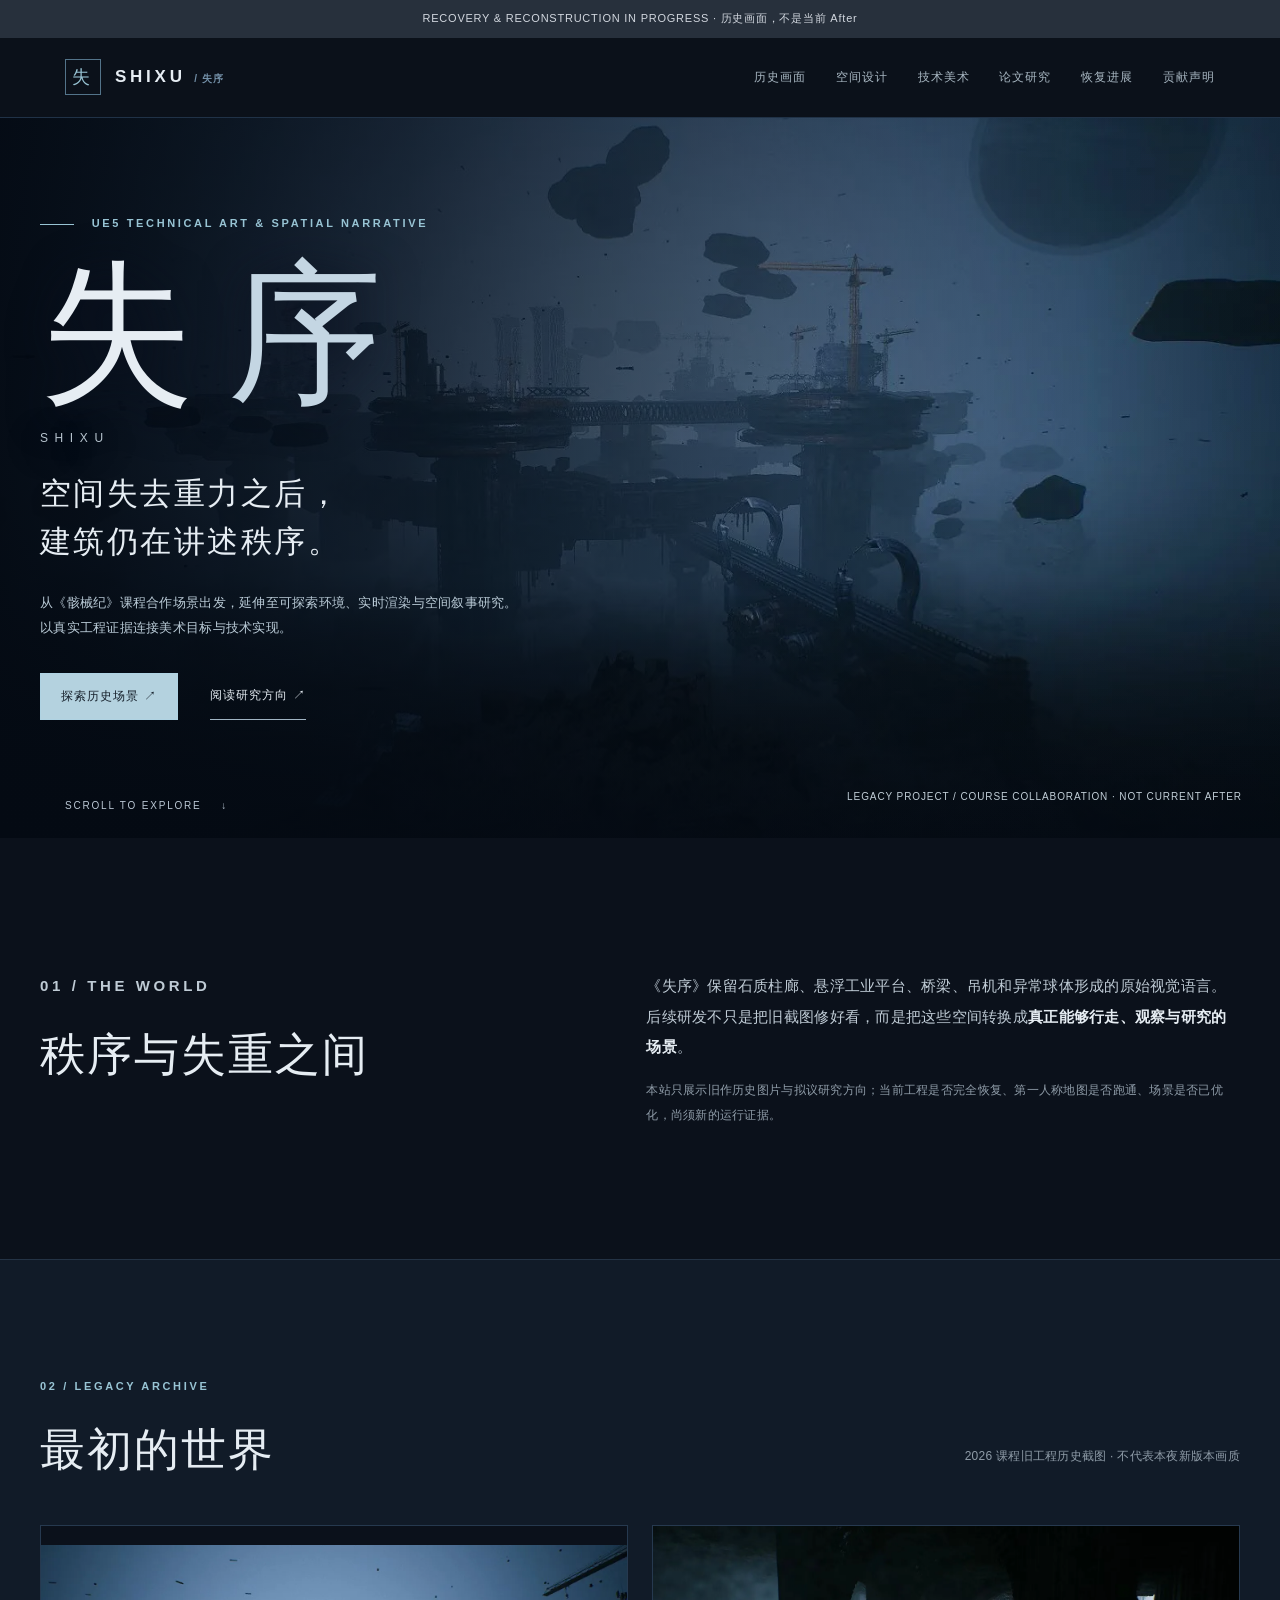
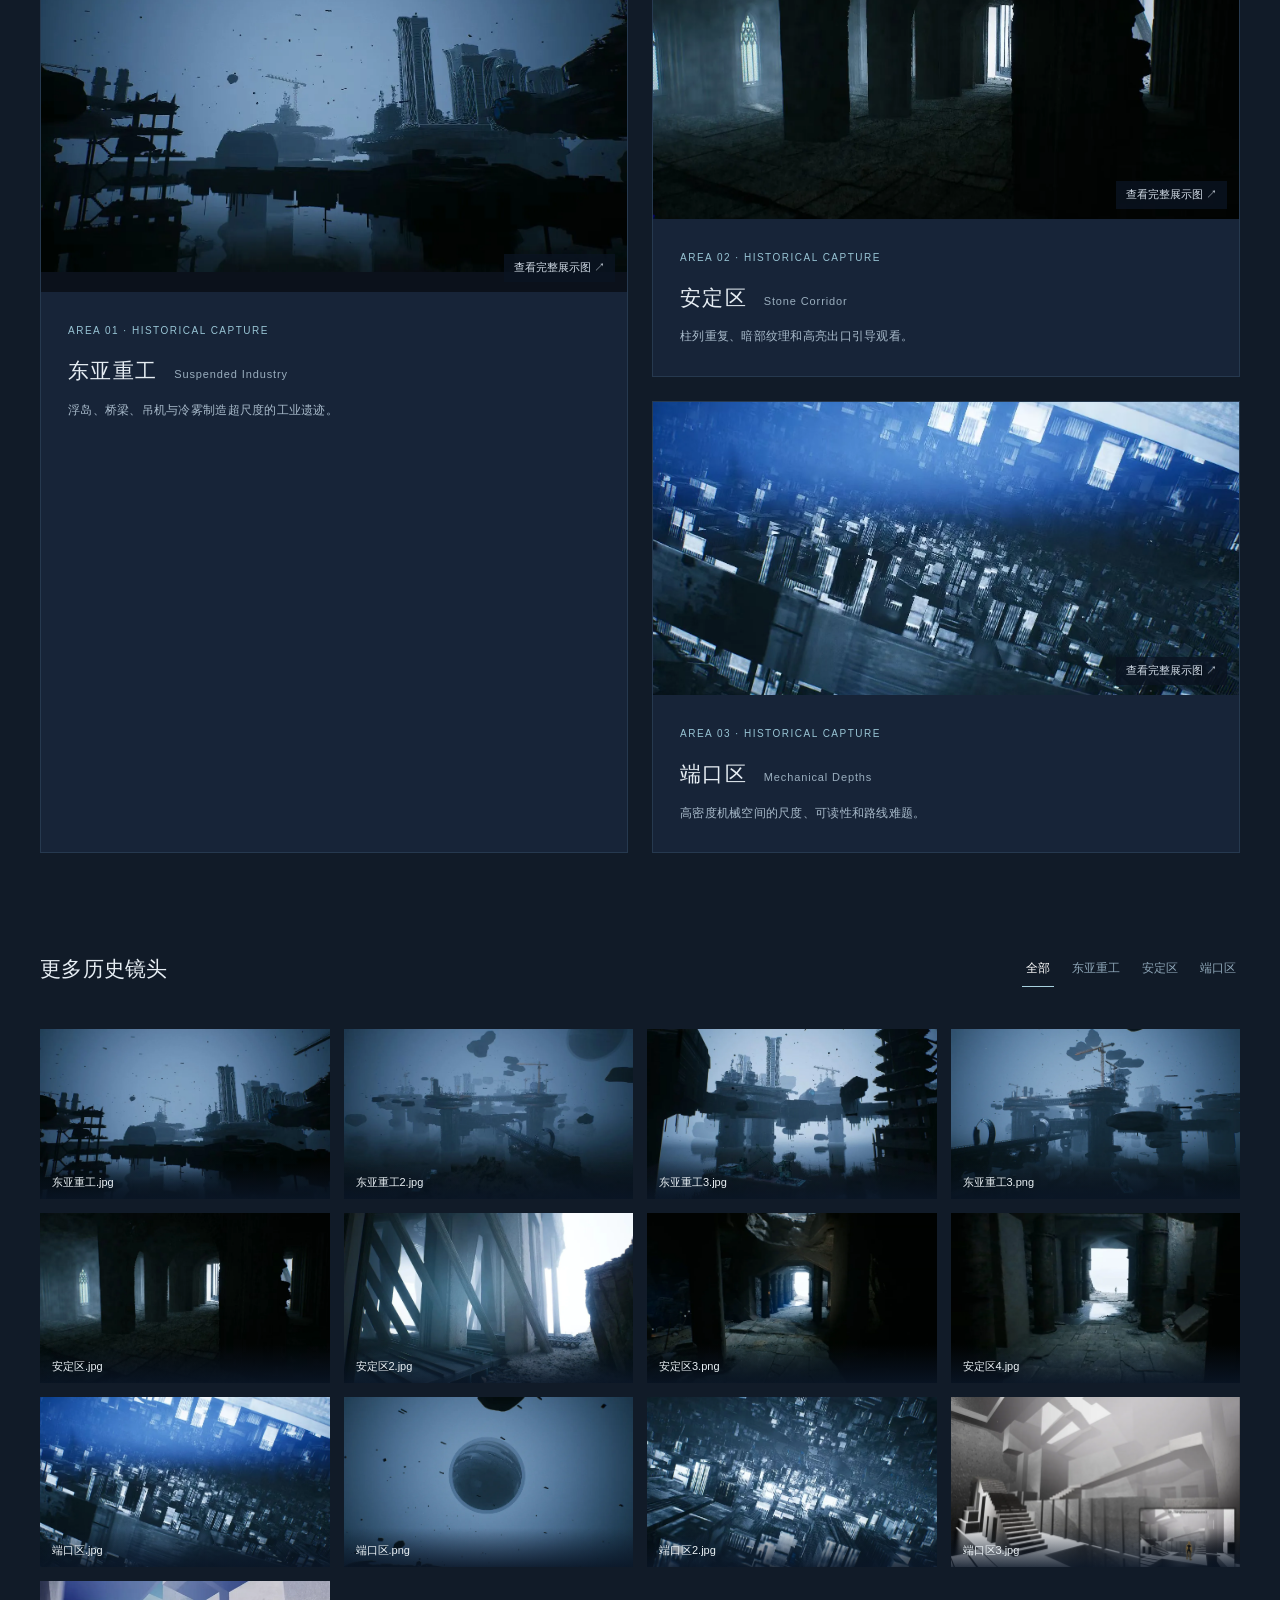
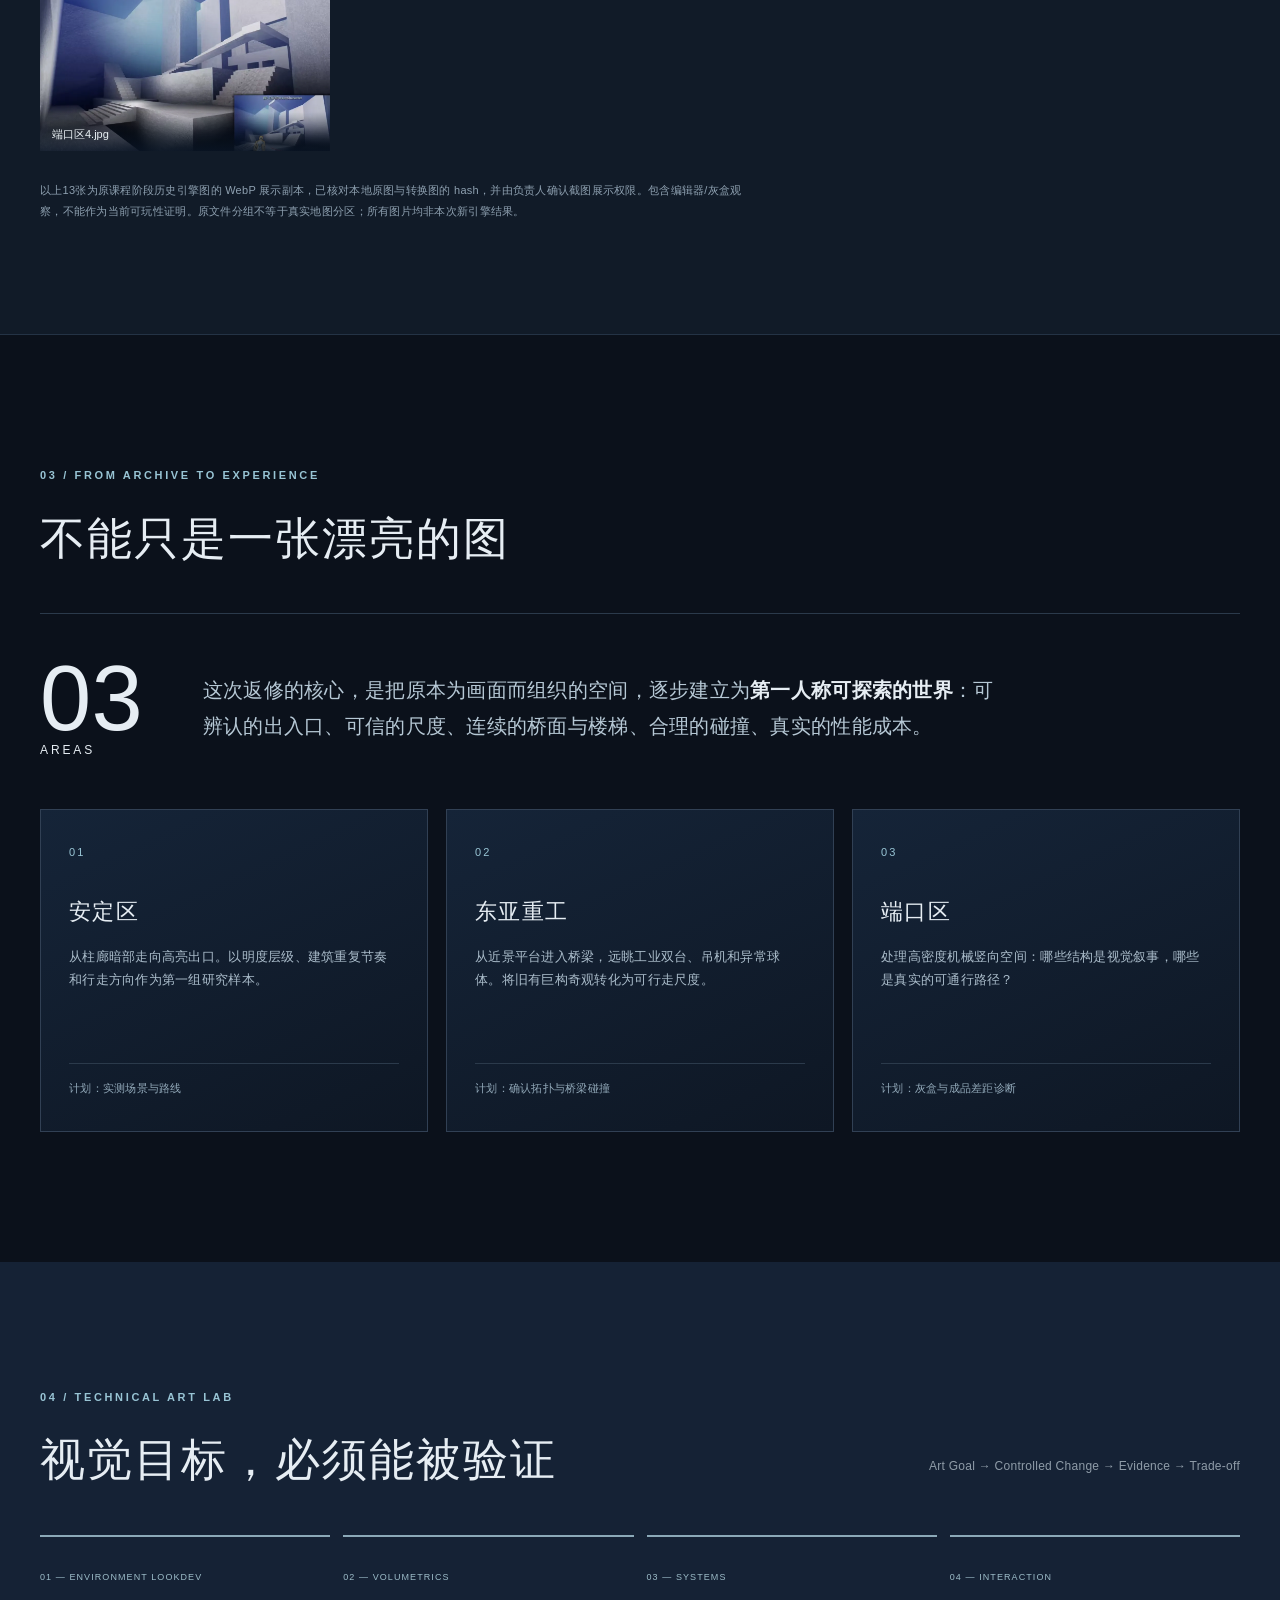
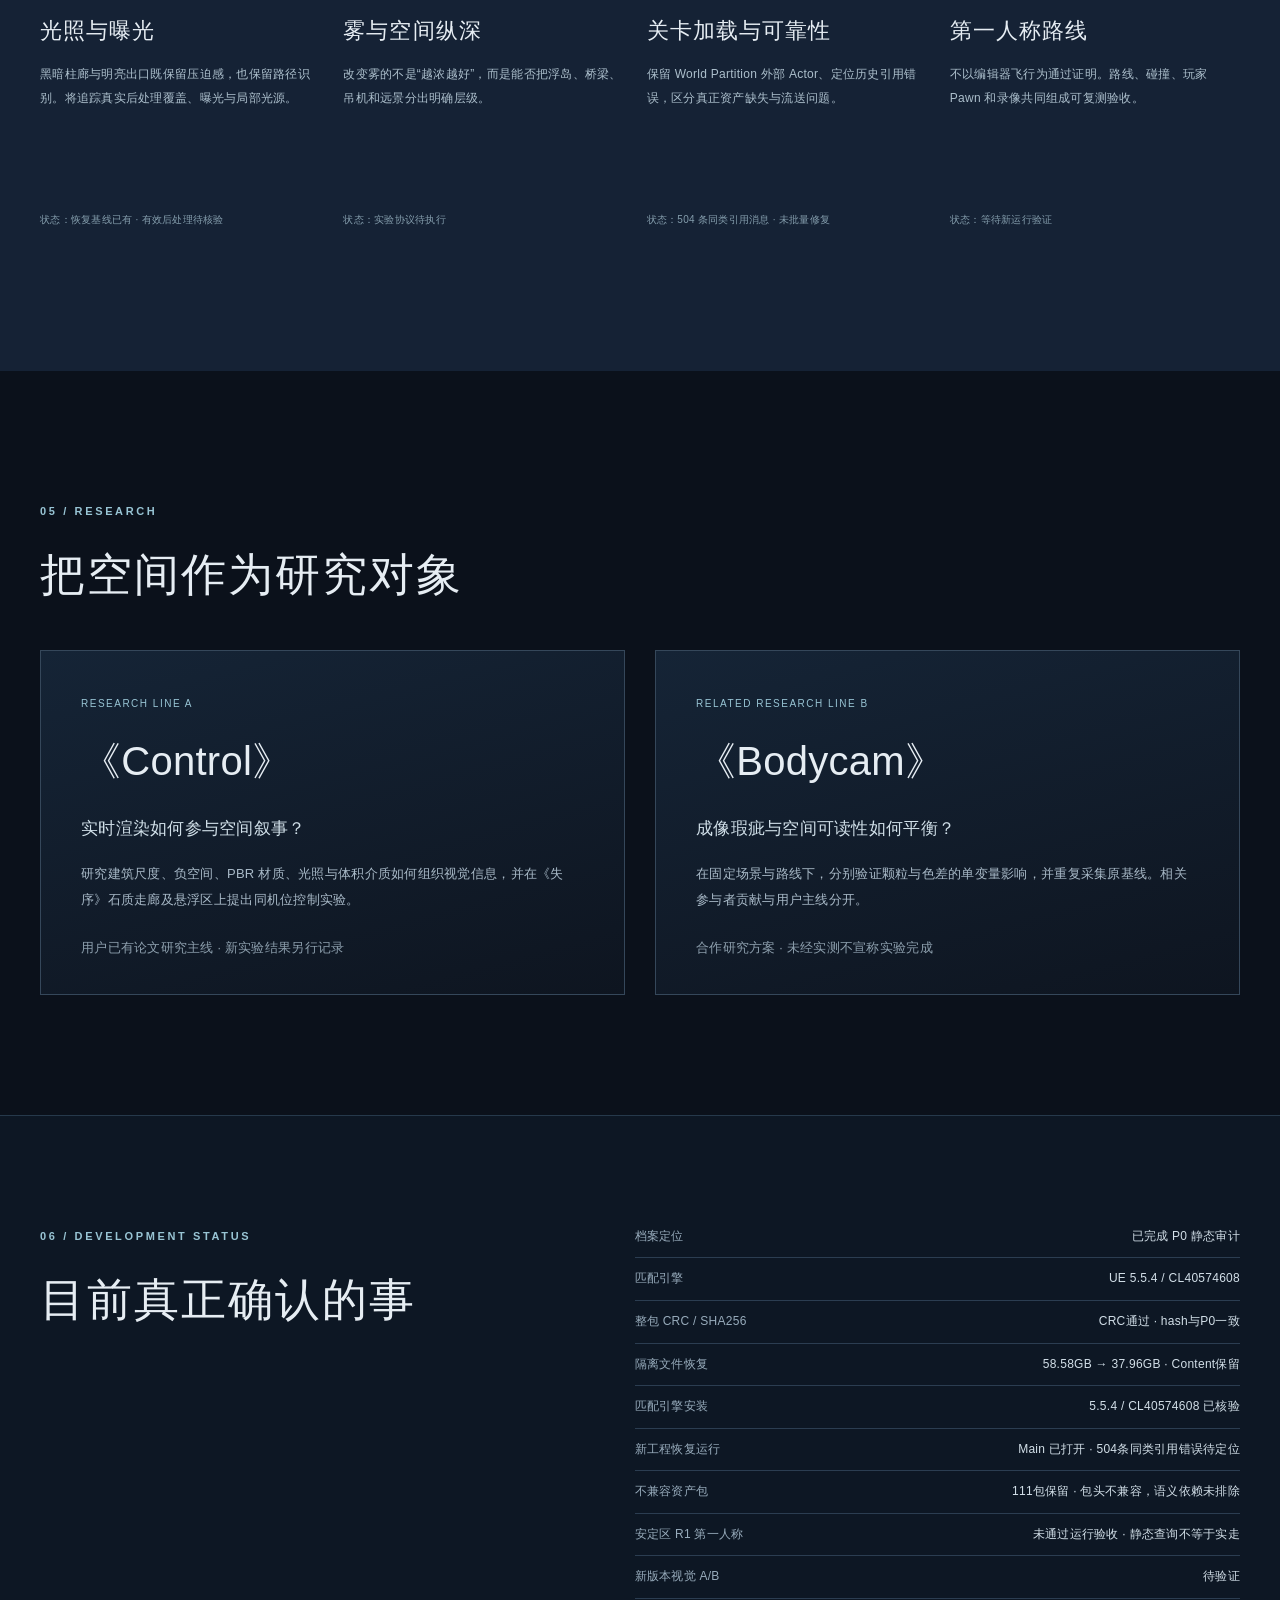
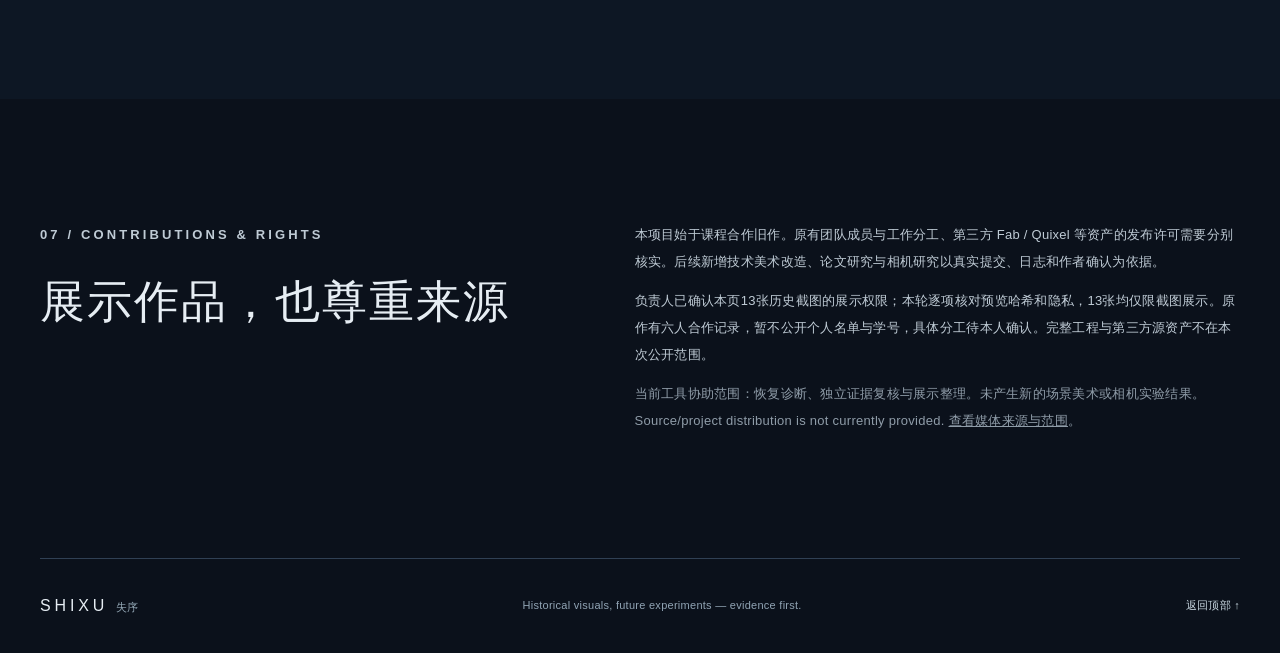
==== commit aac1796a: "docs: audit historical media and refresh recovery evidence" ====
--- a/site/index.html
+++ b/site/index.html
@@ -11,7 +11,7 @@
 </head>
 <body>
   <a href="#main" class="skip">跳转正文</a>
-  <div class="previewbar">LEGACY ARCHIVE · 课程合作旧作 · 非当前恢复版本画面</div>
+  <div class="previewbar">RECOVERY &amp; RECONSTRUCTION IN PROGRESS · 历史画面，不是当前 After</div>
   <header class="site-head">
     <a class="wordmark" href="#top" aria-label="返回失序首页"><span class="sigil">失</span><span>SHIXU <small> / 失序</small></span></a>
     <nav aria-label="页面导航"><a href="#archive">历史画面</a><a href="#world">空间设计</a><a href="#technical">技术美术</a><a href="#research">论文研究</a><a href="#process">恢复进展</a><a href="#credits">贡献声明</a></nav>
@@ -21,13 +21,13 @@
       <div class="hero-picture" role="img" aria-label="《骸械纪》旧版东亚重工场景截图：蓝灰色浓雾中的悬浮工业设施和吊机"></div>
       <div class="hero-shade"></div>
       <div class="hero-inner container">
-        <p class="eyebrow"><span class="hair"></span> UNREAL ENGINE · ENVIRONMENT / TECHNICAL ART</p>
+        <p class="eyebrow"><span class="hair"></span> UE5 TECHNICAL ART &amp; SPATIAL NARRATIVE</p>
         <h1>失<span>序</span><small>SHIXU</small></h1>
         <p class="lead">空间失去重力之后，<br>建筑仍在讲述秩序。</p>
         <p class="desc">从《骸械纪》课程合作场景出发，延伸至可探索环境、实时渲染与空间叙事研究。以真实工程证据连接美术目标与技术实现。</p>
         <div class="hero-actions"><a class="primary-link" href="#archive">探索历史场景 <span aria-hidden="true">↗</span></a><a class="secondary-link" href="#research">阅读研究方向 <span aria-hidden="true">↗</span></a></div>
       </div>
-      <p class="hero-notice">ARCHIVED GAME CAPTURE · NOT A NEW REBUILD SCREENSHOT</p>
+      <p class="hero-notice">LEGACY PROJECT / COURSE COLLABORATION · NOT CURRENT AFTER</p>
       <div class="scroll-indicator">SCROLL TO EXPLORE <span aria-hidden="true">↓</span></div>
     </section>
     <section class="intro container" aria-labelledby="intro-title">
@@ -49,10 +49,10 @@
     <section id="world" class="container world-section"><div class="section-head"><div><p class="eyebrow">03 / FROM ARCHIVE TO EXPERIENCE</p><h2>不能只是一张漂亮的图</h2></div></div><div class="statement"><span class="count">03 <small>AREAS</small></span><p>这次返修的核心，是把原本为画面而组织的空间，逐步建立为<strong>第一人称可探索的世界</strong>：可辨认的出入口、可信的尺度、连续的桥面与楼梯、合理的碰撞、真实的性能成本。</p></div>
     <div class="roadmap"><div><small>01</small><h3>安定区</h3><p>从柱廊暗部走向高亮出口。以明度层级、建筑重复节奏和行走方向作为第一组研究样本。</p><span>计划：实测场景与路线</span></div><div><small>02</small><h3>东亚重工</h3><p>从近景平台进入桥梁，远眺工业双台、吊机和异常球体。将旧有巨构奇观转化为可行走尺度。</p><span>计划：确认拓扑与桥梁碰撞</span></div><div><small>03</small><h3>端口区</h3><p>处理高密度机械竖向空间：哪些结构是视觉叙事，哪些是真实的可通行路径？</p><span>计划：灰盒与成品差距诊断</span></div></div>
     </section>
-    <section id="technical" class="technical-section"><div class="container"><div class="section-head"><div><p class="eyebrow">04 / TECHNICAL ART LAB</p><h2>视觉目标，必须能被验证</h2></div><p class="muted section-note">Art Goal → Controlled Change → Evidence → Trade-off</p></div><div class="tech-grid"><article><small>01 — ENVIRONMENT LOOKDEV</small><h3>光照与曝光</h3><p>黑暗柱廊与明亮出口既保留压迫感，也保留路径识别。将追踪真实后处理覆盖、曝光与局部光源。</p><span>状态：等待真实基线</span></article><article><small>02 — VOLUMETRICS</small><h3>雾与空间纵深</h3><p>改变雾的不是“越浓越好”，而是能否把浮岛、桥梁、吊机和远景分出明确层级。</p><span>状态：实验协议待执行</span></article><article><small>03 — SYSTEMS</small><h3>关卡加载与可靠性</h3><p>保留 World Partition 外部 Actor、定位历史引用错误，区分真正资产缺失与流送问题。</p><span>状态：静态审计已有线索</span></article><article><small>04 — INTERACTION</small><h3>第一人称路线</h3><p>不以编辑器飞行为通过证明。路线、碰撞、玩家 Pawn 和录像共同组成可复测验收。</p><span>状态：等待新运行验证</span></article></div></div></section>
-    <section id="research" class="research-section container"><div class="section-head"><div><p class="eyebrow">05 / RESEARCH</p><h2>把空间作为研究对象</h2></div></div><div class="research-grid"><article><span class="micro">RESEARCH LINE A</span><h3>《Control》</h3><p class="research-sub">实时渲染如何参与空间叙事？</p><p>研究建筑尺度、负空间、PBR 材质、光照与体积介质如何组织视觉信息，并在《失序》石质走廊及悬浮区上提出同机位控制实验。</p><small>用户已有论文研究主线 · 新实验结果另行记录</small></article><article><span class="micro">RELATED RESEARCH LINE B</span><h3>《Bodycam》</h3><p class="research-sub">成像瑕疵与空间可读性如何平衡？</p><p>在固定场景与路线下，规划 A 原生、B 轻度记录仪、C 强化成像效果对照。相关参与者贡献与用户主线分开。</p><small>合作研究方案 · 未经实测不宣称实验完成</small></article></div></section>
-    <section id="process" class="status-section"><div class="container"><div><p class="eyebrow">06 / DEVELOPMENT STATUS</p><h2>目前真正确认的事</h2></div><div class="status-table"><div><span>档案定位</span><strong>已完成 P0 静态审计</strong></div><div><span>原历史版本</span><strong>UE 5.5.4（历史日志）</strong></div><div><span>整包 CRC / SHA256</span><strong>CRC通过 · hash与P0一致</strong></div><div><span>隔离文件恢复</span><strong>58.58GB → 37.96GB · Content保留</strong></div><div><span>匹配引擎安装</span><strong>5.5.4 / CL40574608 已核验</strong></div><div><span>新工程恢复运行</span><strong>Main 已打开 · 504 项 MapCheck 错误待修</strong></div><div><span>首人称全图跑通</span><strong>待验证</strong></div><div><span>新版本视觉 A/B</span><strong>待验证</strong></div></div></div></section>
-    <section id="credits" class="container credits-section"><div><p class="eyebrow">07 / CONTRIBUTIONS & RIGHTS</p><h2>展示作品，也尊重来源</h2></div><div><p>本项目始于课程合作旧作。原有团队成员与工作分工、第三方 Fab / Quixel 等资产的发布许可需要分别核实。后续新增技术美术改造、论文研究与相机研究以真实提交、日志和作者确认为依据。</p><p>负责人已确认本页13张历史截图的展示权限。原作有六人合作记录，暂不公开个人名单与学号，具体分工待本人确认。完整工程与第三方源资产不在本次公开范围。</p><p class="muted">当前工具协助范围：归档审计、展示整理与研究协议。未产生新的场景美术或相机实验结果。Source/project distribution is not currently provided.</p></div></section>
+    <section id="technical" class="technical-section"><div class="container"><div class="section-head"><div><p class="eyebrow">04 / TECHNICAL ART LAB</p><h2>视觉目标，必须能被验证</h2></div><p class="muted section-note">Art Goal → Controlled Change → Evidence → Trade-off</p></div><div class="tech-grid"><article><small>01 — ENVIRONMENT LOOKDEV</small><h3>光照与曝光</h3><p>黑暗柱廊与明亮出口既保留压迫感，也保留路径识别。将追踪真实后处理覆盖、曝光与局部光源。</p><span>状态：恢复基线已有 · 有效后处理待核验</span></article><article><small>02 — VOLUMETRICS</small><h3>雾与空间纵深</h3><p>改变雾的不是“越浓越好”，而是能否把浮岛、桥梁、吊机和远景分出明确层级。</p><span>状态：实验协议待执行</span></article><article><small>03 — SYSTEMS</small><h3>关卡加载与可靠性</h3><p>保留 World Partition 外部 Actor、定位历史引用错误，区分真正资产缺失与流送问题。</p><span>状态：504 条同类引用消息 · 未批量修复</span></article><article><small>04 — INTERACTION</small><h3>第一人称路线</h3><p>不以编辑器飞行为通过证明。路线、碰撞、玩家 Pawn 和录像共同组成可复测验收。</p><span>状态：等待新运行验证</span></article></div></div></section>
+    <section id="research" class="research-section container"><div class="section-head"><div><p class="eyebrow">05 / RESEARCH</p><h2>把空间作为研究对象</h2></div></div><div class="research-grid"><article><span class="micro">RESEARCH LINE A</span><h3>《Control》</h3><p class="research-sub">实时渲染如何参与空间叙事？</p><p>研究建筑尺度、负空间、PBR 材质、光照与体积介质如何组织视觉信息，并在《失序》石质走廊及悬浮区上提出同机位控制实验。</p><small>用户已有论文研究主线 · 新实验结果另行记录</small></article><article><span class="micro">RELATED RESEARCH LINE B</span><h3>《Bodycam》</h3><p class="research-sub">成像瑕疵与空间可读性如何平衡？</p><p>在固定场景与路线下，分别验证颗粒与色差的单变量影响，并重复采集原基线。相关参与者贡献与用户主线分开。</p><small>合作研究方案 · 未经实测不宣称实验完成</small></article></div></section>
+    <section id="process" class="status-section"><div class="container"><div><p class="eyebrow">06 / DEVELOPMENT STATUS</p><h2>目前真正确认的事</h2></div><div class="status-table"><div><span>档案定位</span><strong>已完成 P0 静态审计</strong></div><div><span>匹配引擎</span><strong>UE 5.5.4 / CL40574608</strong></div><div><span>整包 CRC / SHA256</span><strong>CRC通过 · hash与P0一致</strong></div><div><span>隔离文件恢复</span><strong>58.58GB → 37.96GB · Content保留</strong></div><div><span>匹配引擎安装</span><strong>5.5.4 / CL40574608 已核验</strong></div><div><span>新工程恢复运行</span><strong>Main 已打开 · 504条同类引用错误待定位</strong></div><div><span>不兼容资产包</span><strong>111包保留 · 包头不兼容，语义依赖未排除</strong></div><div><span>安定区 R1 第一人称</span><strong>未通过运行验收 · 静态查询不等于实走</strong></div><div><span>新版本视觉 A/B</span><strong>待验证</strong></div></div></div></section>
+    <section id="credits" class="container credits-section"><div><p class="eyebrow">07 / CONTRIBUTIONS & RIGHTS</p><h2>展示作品，也尊重来源</h2></div><div><p>本项目始于课程合作旧作。原有团队成员与工作分工、第三方 Fab / Quixel 等资产的发布许可需要分别核实。后续新增技术美术改造、论文研究与相机研究以真实提交、日志和作者确认为依据。</p><p>负责人已确认本页13张历史截图的展示权限；本轮逐项核对预览哈希和隐私，13张均仅限截图展示。原作有六人合作记录，暂不公开个人名单与学号，具体分工待本人确认。完整工程与第三方源资产不在本次公开范围。</p><p class="muted">当前工具协助范围：恢复诊断、独立证据复核与展示整理。未产生新的场景美术或相机实验结果。Source/project distribution is not currently provided. <a href="../docs/PUBLIC_MEDIA_AUDIT.md">查看媒体来源与范围</a>。</p></div></section>
   </main>
   <footer><div class="container footer-inner"><span class="footer-mark">SHIXU <em>失序</em></span><span>Historical visuals, future experiments — evidence first.</span><a href="#top">返回顶部 ↑</a></div></footer>
   <dialog id="viewer" aria-label="查看历史图片"><div class="viewer-controls"><button type="button" id="prev-image" aria-label="上一张">← 上一张</button><span id="viewer-position" aria-live="polite"></span><button type="button" id="next-image" aria-label="下一张">下一张 →</button></div><button type="button" id="close-viewer" class="close-viewer" aria-label="关闭图片">×</button><figure><img id="viewer-image" alt="旧工程历史截图"><figcaption id="viewer-caption"></figcaption></figure></dialog>
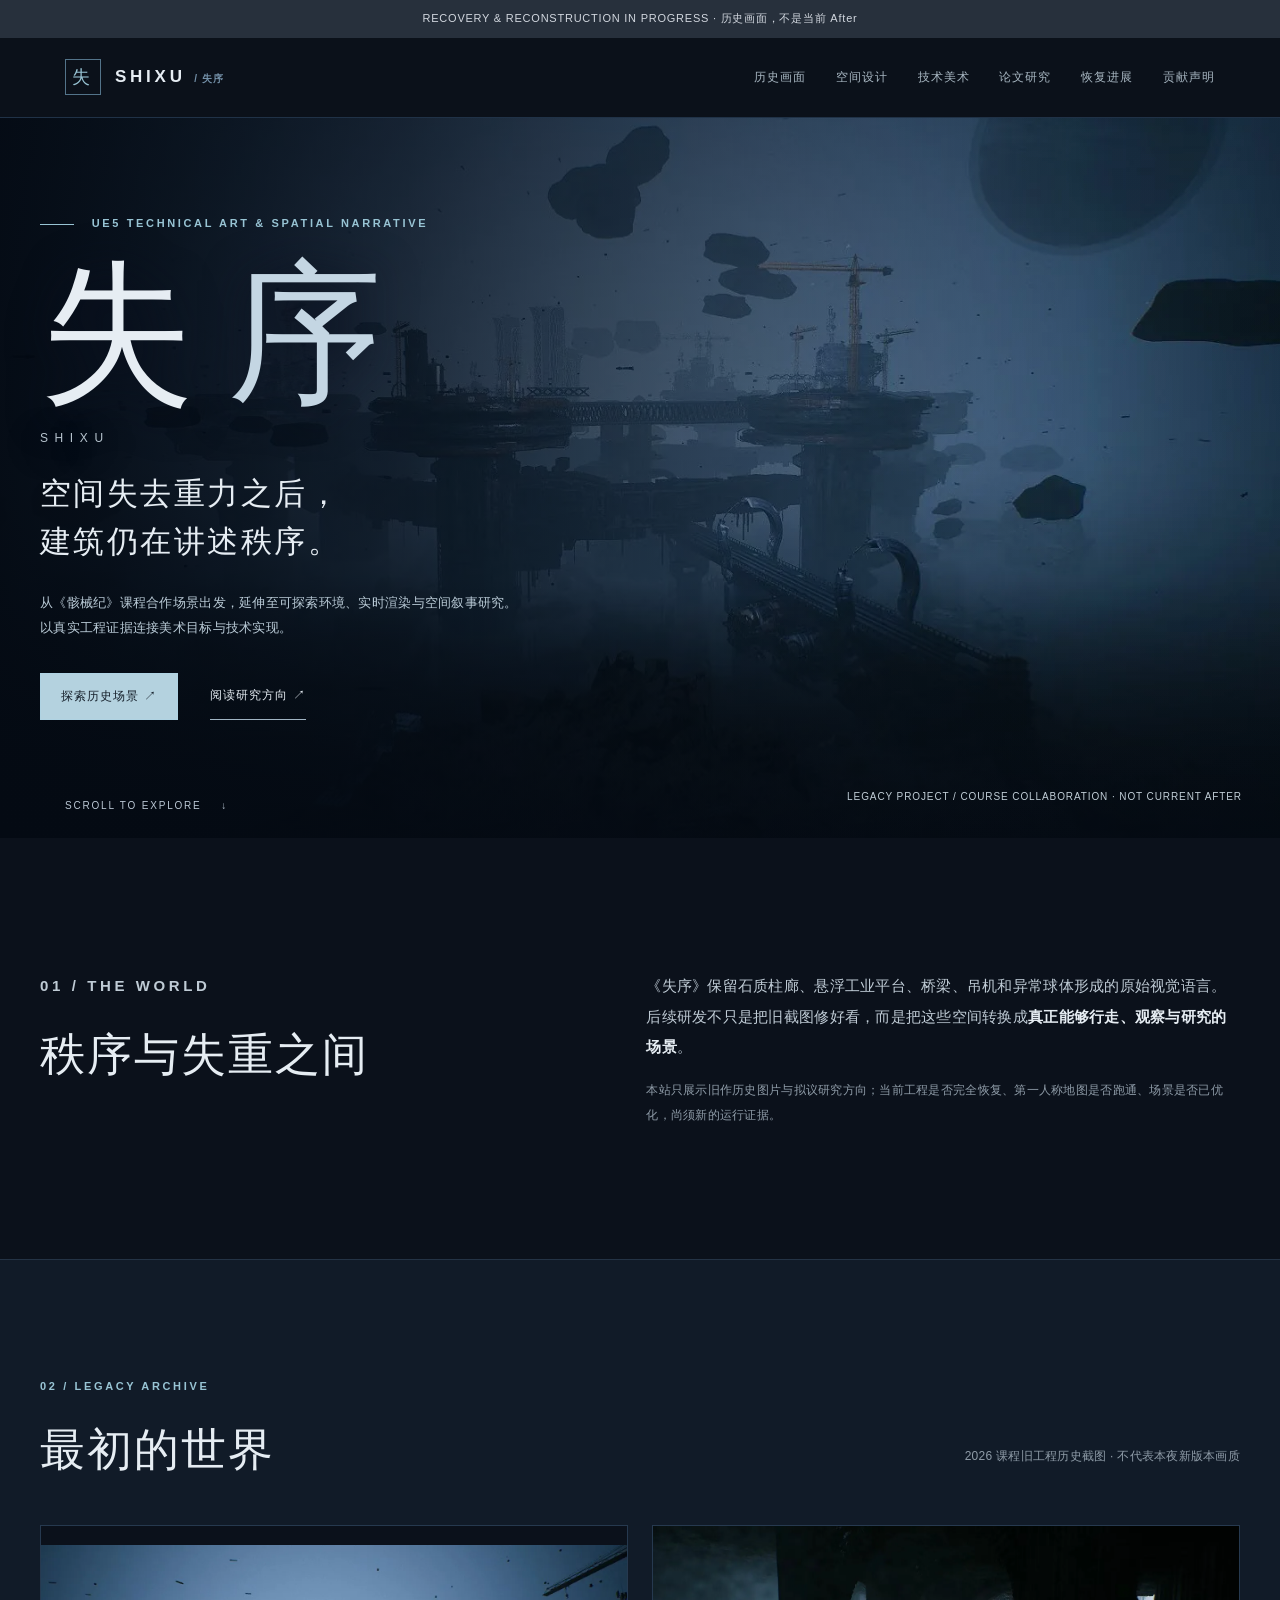
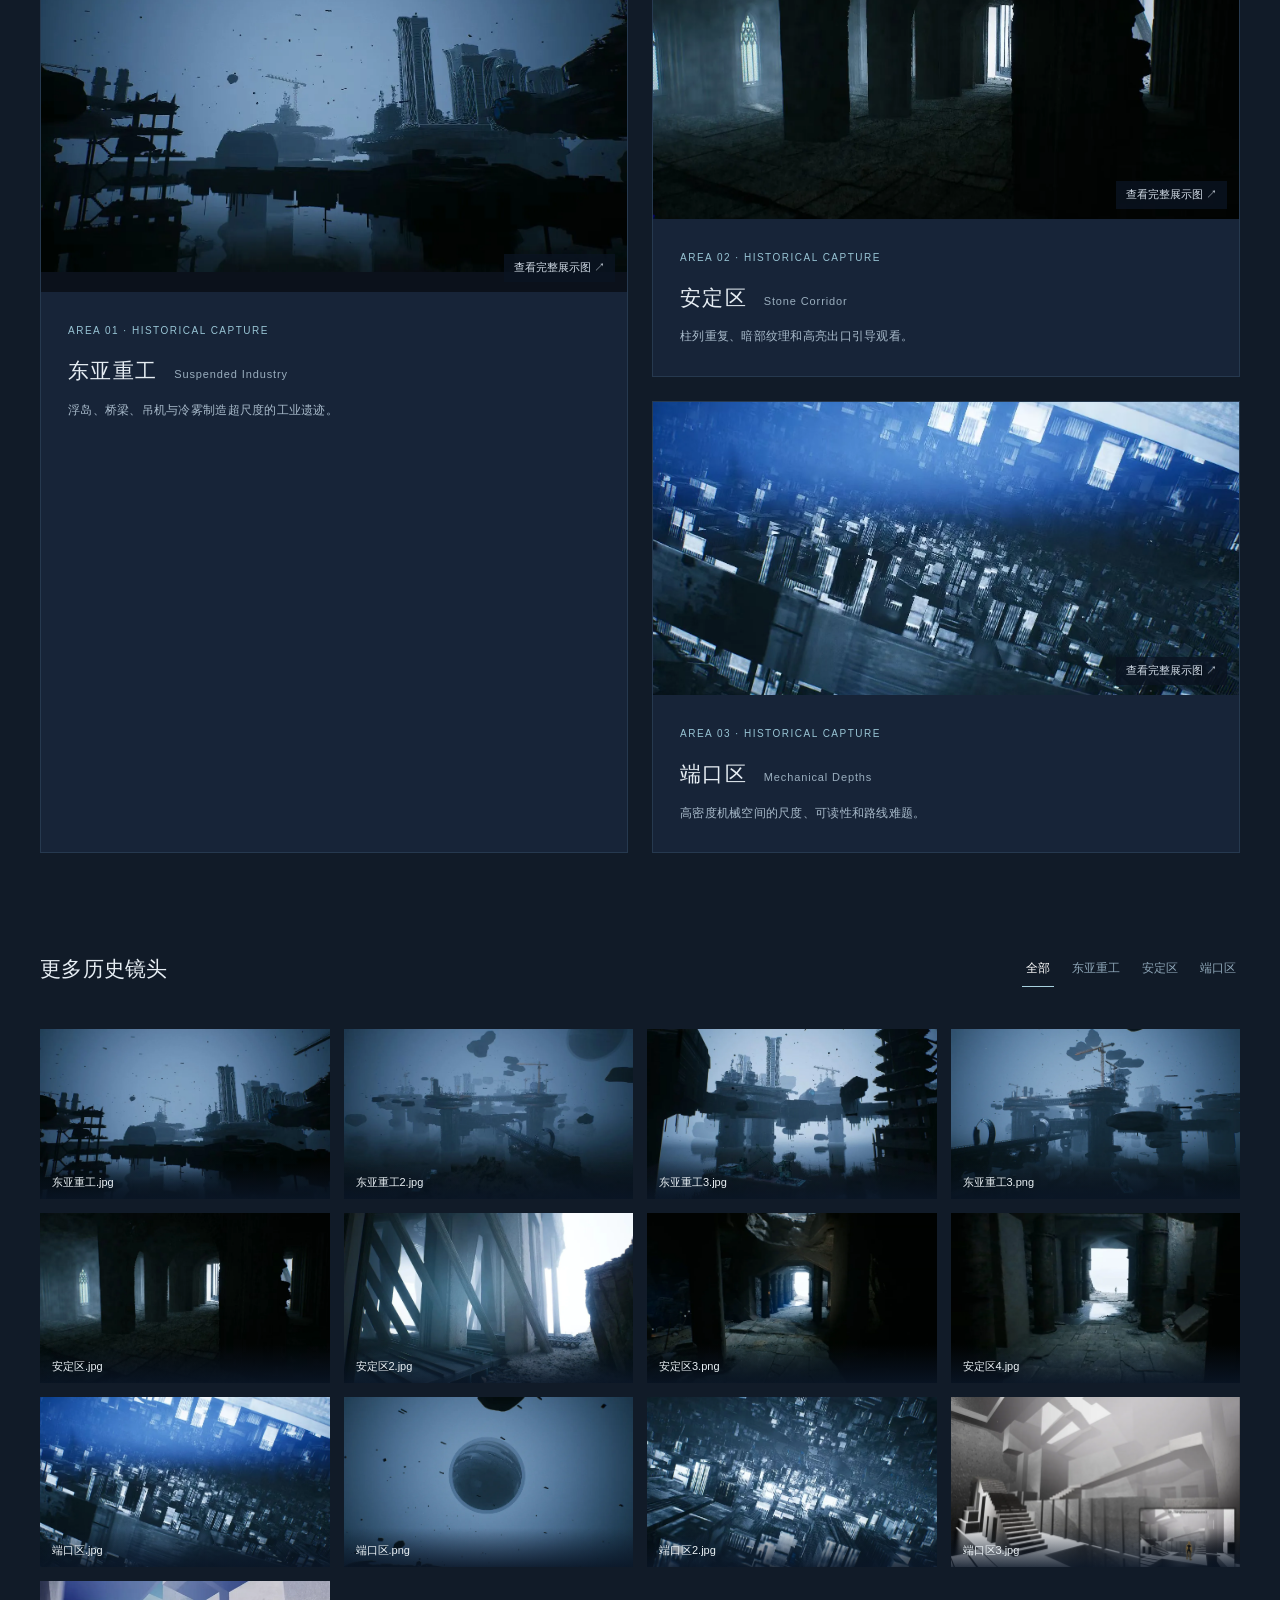
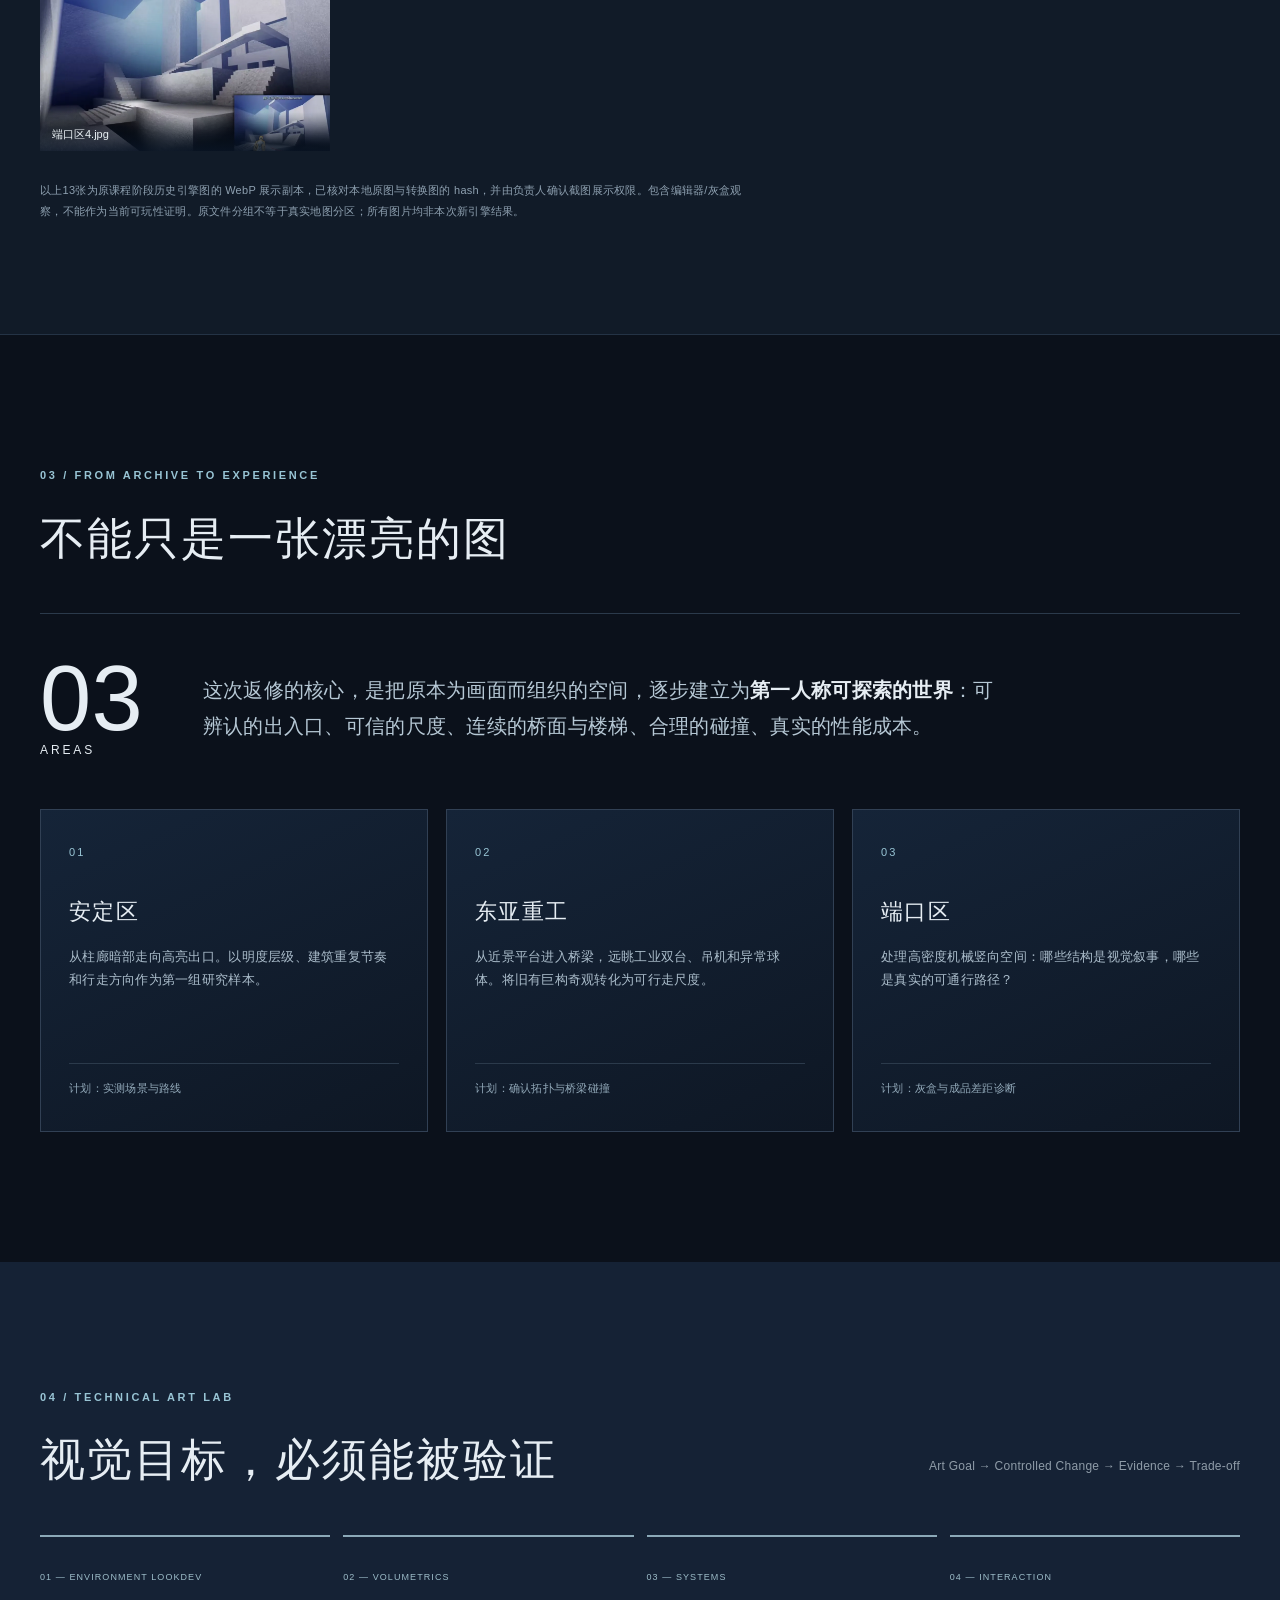
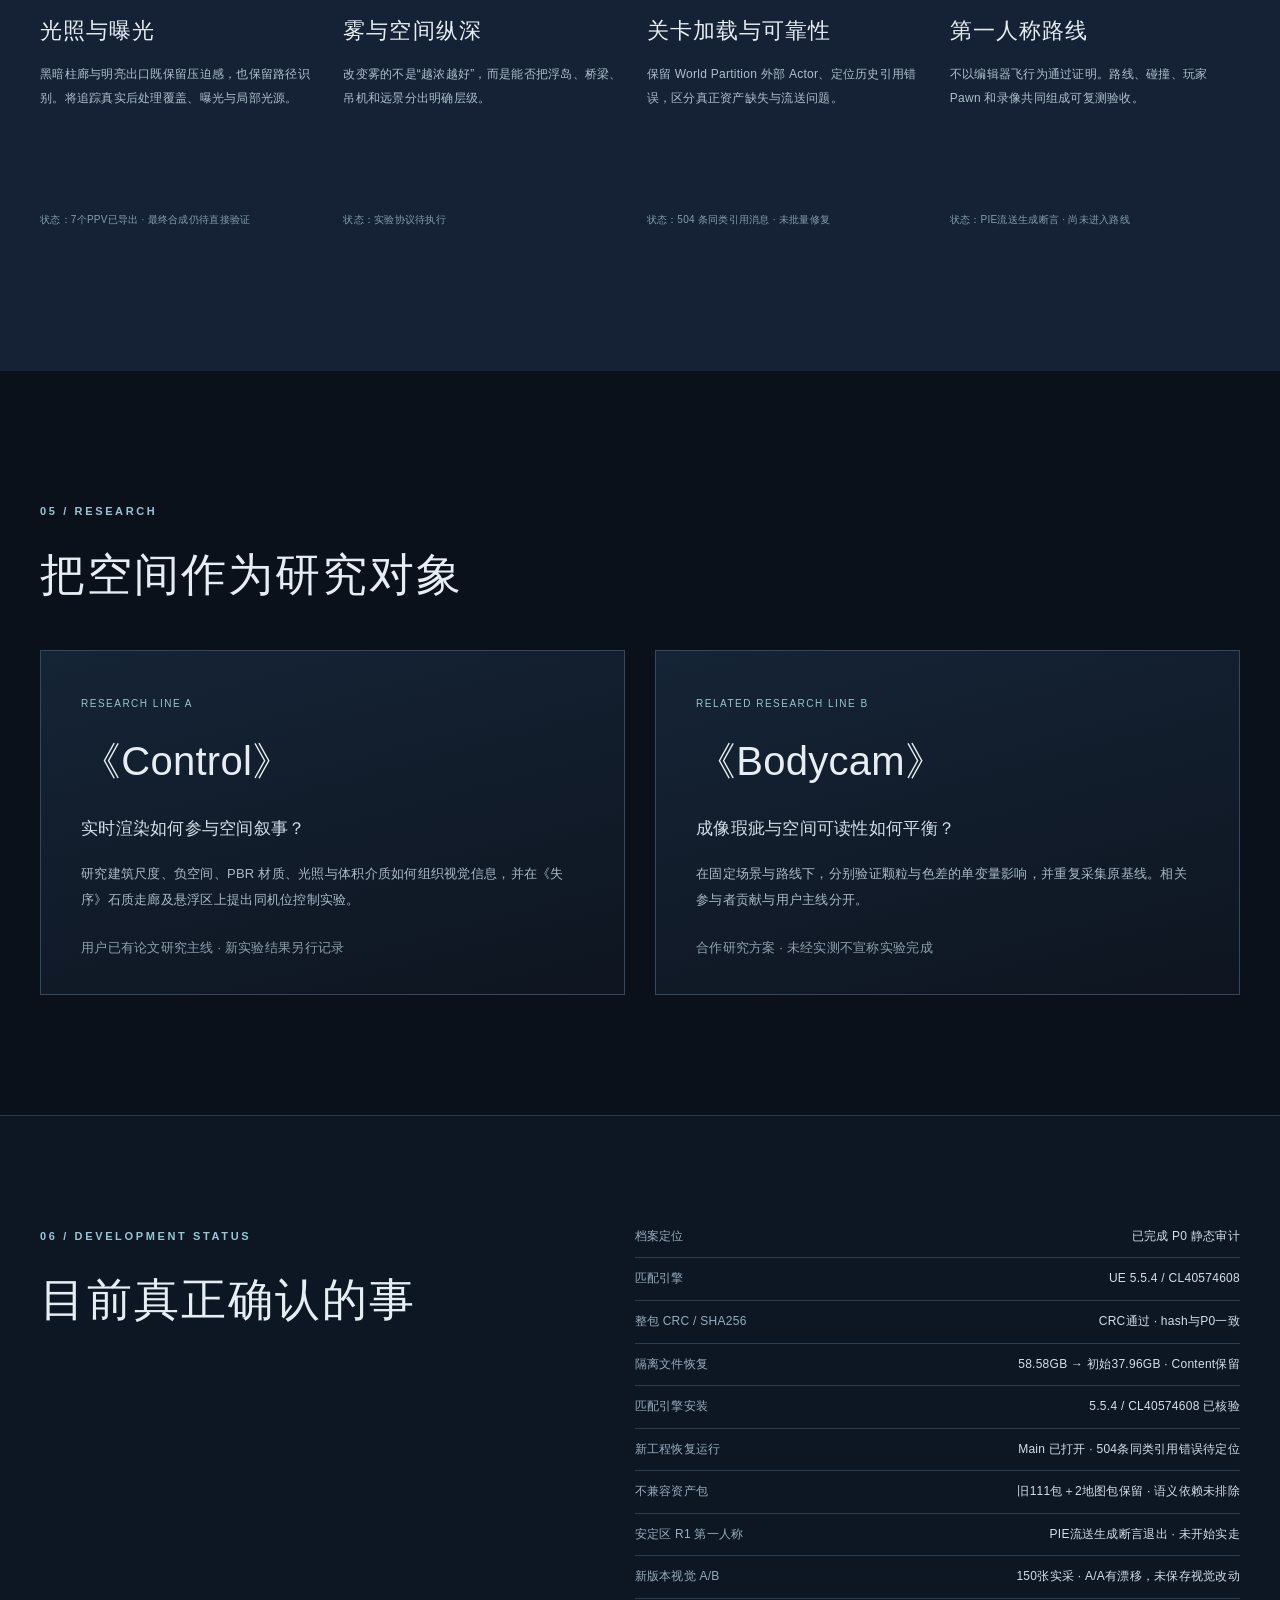
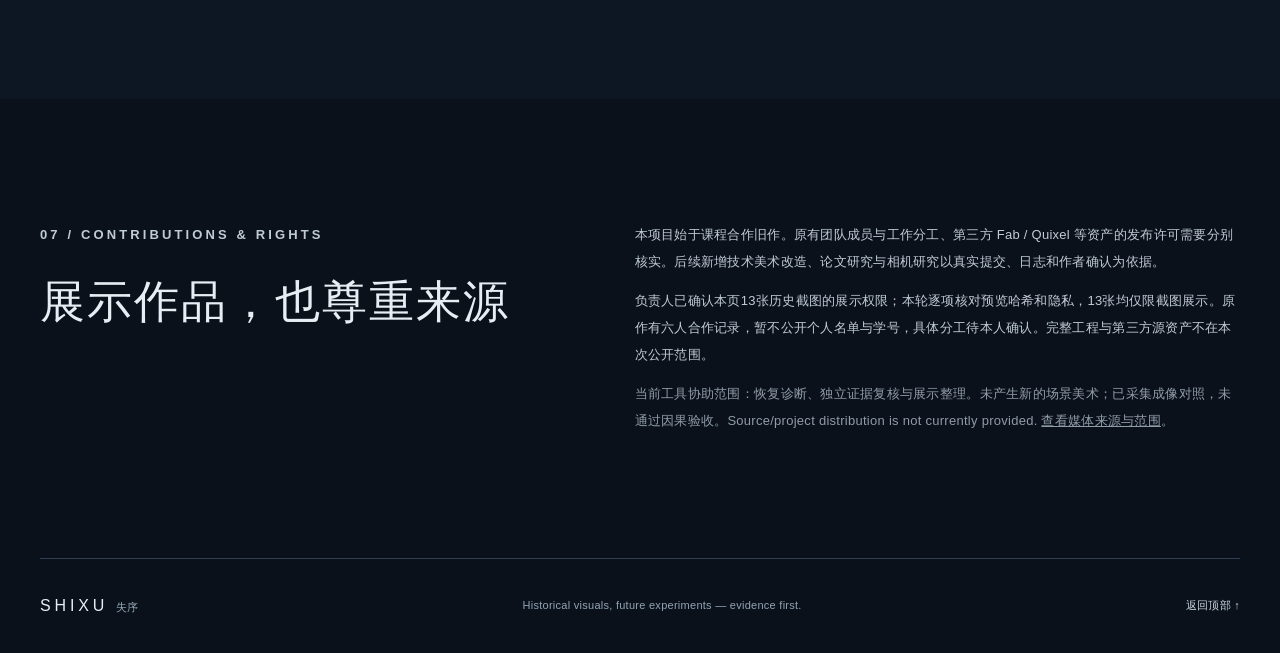
==== commit 7aeec8d1: "docs: record controlled captures and PIE streaming blocker" ====
--- a/site/index.html
+++ b/site/index.html
@@ -49,10 +49,10 @@
     <section id="world" class="container world-section"><div class="section-head"><div><p class="eyebrow">03 / FROM ARCHIVE TO EXPERIENCE</p><h2>不能只是一张漂亮的图</h2></div></div><div class="statement"><span class="count">03 <small>AREAS</small></span><p>这次返修的核心，是把原本为画面而组织的空间，逐步建立为<strong>第一人称可探索的世界</strong>：可辨认的出入口、可信的尺度、连续的桥面与楼梯、合理的碰撞、真实的性能成本。</p></div>
     <div class="roadmap"><div><small>01</small><h3>安定区</h3><p>从柱廊暗部走向高亮出口。以明度层级、建筑重复节奏和行走方向作为第一组研究样本。</p><span>计划：实测场景与路线</span></div><div><small>02</small><h3>东亚重工</h3><p>从近景平台进入桥梁，远眺工业双台、吊机和异常球体。将旧有巨构奇观转化为可行走尺度。</p><span>计划：确认拓扑与桥梁碰撞</span></div><div><small>03</small><h3>端口区</h3><p>处理高密度机械竖向空间：哪些结构是视觉叙事，哪些是真实的可通行路径？</p><span>计划：灰盒与成品差距诊断</span></div></div>
     </section>
-    <section id="technical" class="technical-section"><div class="container"><div class="section-head"><div><p class="eyebrow">04 / TECHNICAL ART LAB</p><h2>视觉目标，必须能被验证</h2></div><p class="muted section-note">Art Goal → Controlled Change → Evidence → Trade-off</p></div><div class="tech-grid"><article><small>01 — ENVIRONMENT LOOKDEV</small><h3>光照与曝光</h3><p>黑暗柱廊与明亮出口既保留压迫感，也保留路径识别。将追踪真实后处理覆盖、曝光与局部光源。</p><span>状态：恢复基线已有 · 有效后处理待核验</span></article><article><small>02 — VOLUMETRICS</small><h3>雾与空间纵深</h3><p>改变雾的不是“越浓越好”，而是能否把浮岛、桥梁、吊机和远景分出明确层级。</p><span>状态：实验协议待执行</span></article><article><small>03 — SYSTEMS</small><h3>关卡加载与可靠性</h3><p>保留 World Partition 外部 Actor、定位历史引用错误，区分真正资产缺失与流送问题。</p><span>状态：504 条同类引用消息 · 未批量修复</span></article><article><small>04 — INTERACTION</small><h3>第一人称路线</h3><p>不以编辑器飞行为通过证明。路线、碰撞、玩家 Pawn 和录像共同组成可复测验收。</p><span>状态：等待新运行验证</span></article></div></div></section>
+    <section id="technical" class="technical-section"><div class="container"><div class="section-head"><div><p class="eyebrow">04 / TECHNICAL ART LAB</p><h2>视觉目标，必须能被验证</h2></div><p class="muted section-note">Art Goal → Controlled Change → Evidence → Trade-off</p></div><div class="tech-grid"><article><small>01 — ENVIRONMENT LOOKDEV</small><h3>光照与曝光</h3><p>黑暗柱廊与明亮出口既保留压迫感，也保留路径识别。将追踪真实后处理覆盖、曝光与局部光源。</p><span>状态：7个PPV已导出 · 最终合成仍待直接验证</span></article><article><small>02 — VOLUMETRICS</small><h3>雾与空间纵深</h3><p>改变雾的不是“越浓越好”，而是能否把浮岛、桥梁、吊机和远景分出明确层级。</p><span>状态：实验协议待执行</span></article><article><small>03 — SYSTEMS</small><h3>关卡加载与可靠性</h3><p>保留 World Partition 外部 Actor、定位历史引用错误，区分真正资产缺失与流送问题。</p><span>状态：504 条同类引用消息 · 未批量修复</span></article><article><small>04 — INTERACTION</small><h3>第一人称路线</h3><p>不以编辑器飞行为通过证明。路线、碰撞、玩家 Pawn 和录像共同组成可复测验收。</p><span>状态：PIE流送生成断言 · 尚未进入路线</span></article></div></div></section>
     <section id="research" class="research-section container"><div class="section-head"><div><p class="eyebrow">05 / RESEARCH</p><h2>把空间作为研究对象</h2></div></div><div class="research-grid"><article><span class="micro">RESEARCH LINE A</span><h3>《Control》</h3><p class="research-sub">实时渲染如何参与空间叙事？</p><p>研究建筑尺度、负空间、PBR 材质、光照与体积介质如何组织视觉信息，并在《失序》石质走廊及悬浮区上提出同机位控制实验。</p><small>用户已有论文研究主线 · 新实验结果另行记录</small></article><article><span class="micro">RELATED RESEARCH LINE B</span><h3>《Bodycam》</h3><p class="research-sub">成像瑕疵与空间可读性如何平衡？</p><p>在固定场景与路线下，分别验证颗粒与色差的单变量影响，并重复采集原基线。相关参与者贡献与用户主线分开。</p><small>合作研究方案 · 未经实测不宣称实验完成</small></article></div></section>
-    <section id="process" class="status-section"><div class="container"><div><p class="eyebrow">06 / DEVELOPMENT STATUS</p><h2>目前真正确认的事</h2></div><div class="status-table"><div><span>档案定位</span><strong>已完成 P0 静态审计</strong></div><div><span>匹配引擎</span><strong>UE 5.5.4 / CL40574608</strong></div><div><span>整包 CRC / SHA256</span><strong>CRC通过 · hash与P0一致</strong></div><div><span>隔离文件恢复</span><strong>58.58GB → 37.96GB · Content保留</strong></div><div><span>匹配引擎安装</span><strong>5.5.4 / CL40574608 已核验</strong></div><div><span>新工程恢复运行</span><strong>Main 已打开 · 504条同类引用错误待定位</strong></div><div><span>不兼容资产包</span><strong>111包保留 · 包头不兼容，语义依赖未排除</strong></div><div><span>安定区 R1 第一人称</span><strong>未通过运行验收 · 静态查询不等于实走</strong></div><div><span>新版本视觉 A/B</span><strong>待验证</strong></div></div></div></section>
-    <section id="credits" class="container credits-section"><div><p class="eyebrow">07 / CONTRIBUTIONS & RIGHTS</p><h2>展示作品，也尊重来源</h2></div><div><p>本项目始于课程合作旧作。原有团队成员与工作分工、第三方 Fab / Quixel 等资产的发布许可需要分别核实。后续新增技术美术改造、论文研究与相机研究以真实提交、日志和作者确认为依据。</p><p>负责人已确认本页13张历史截图的展示权限；本轮逐项核对预览哈希和隐私，13张均仅限截图展示。原作有六人合作记录，暂不公开个人名单与学号，具体分工待本人确认。完整工程与第三方源资产不在本次公开范围。</p><p class="muted">当前工具协助范围：恢复诊断、独立证据复核与展示整理。未产生新的场景美术或相机实验结果。Source/project distribution is not currently provided. <a href="../docs/PUBLIC_MEDIA_AUDIT.md">查看媒体来源与范围</a>。</p></div></section>
+    <section id="process" class="status-section"><div class="container"><div><p class="eyebrow">06 / DEVELOPMENT STATUS</p><h2>目前真正确认的事</h2></div><div class="status-table"><div><span>档案定位</span><strong>已完成 P0 静态审计</strong></div><div><span>匹配引擎</span><strong>UE 5.5.4 / CL40574608</strong></div><div><span>整包 CRC / SHA256</span><strong>CRC通过 · hash与P0一致</strong></div><div><span>隔离文件恢复</span><strong>58.58GB → 初始37.96GB · Content保留</strong></div><div><span>匹配引擎安装</span><strong>5.5.4 / CL40574608 已核验</strong></div><div><span>新工程恢复运行</span><strong>Main 已打开 · 504条同类引用错误待定位</strong></div><div><span>不兼容资产包</span><strong>旧111包＋2地图包保留 · 语义依赖未排除</strong></div><div><span>安定区 R1 第一人称</span><strong>PIE流送生成断言退出 · 未开始实走</strong></div><div><span>新版本视觉 A/B</span><strong>150张实采 · A/A有漂移，未保存视觉改动</strong></div></div></div></section>
+    <section id="credits" class="container credits-section"><div><p class="eyebrow">07 / CONTRIBUTIONS & RIGHTS</p><h2>展示作品，也尊重来源</h2></div><div><p>本项目始于课程合作旧作。原有团队成员与工作分工、第三方 Fab / Quixel 等资产的发布许可需要分别核实。后续新增技术美术改造、论文研究与相机研究以真实提交、日志和作者确认为依据。</p><p>负责人已确认本页13张历史截图的展示权限；本轮逐项核对预览哈希和隐私，13张均仅限截图展示。原作有六人合作记录，暂不公开个人名单与学号，具体分工待本人确认。完整工程与第三方源资产不在本次公开范围。</p><p class="muted">当前工具协助范围：恢复诊断、独立证据复核与展示整理。未产生新的场景美术；已采集成像对照，未通过因果验收。Source/project distribution is not currently provided. <a href="../docs/PUBLIC_MEDIA_AUDIT.md">查看媒体来源与范围</a>。</p></div></section>
   </main>
   <footer><div class="container footer-inner"><span class="footer-mark">SHIXU <em>失序</em></span><span>Historical visuals, future experiments — evidence first.</span><a href="#top">返回顶部 ↑</a></div></footer>
   <dialog id="viewer" aria-label="查看历史图片"><div class="viewer-controls"><button type="button" id="prev-image" aria-label="上一张">← 上一张</button><span id="viewer-position" aria-live="polite"></span><button type="button" id="next-image" aria-label="下一张">下一张 →</button></div><button type="button" id="close-viewer" class="close-viewer" aria-label="关闭图片">×</button><figure><img id="viewer-image" alt="旧工程历史截图"><figcaption id="viewer-caption"></figcaption></figure></dialog>
